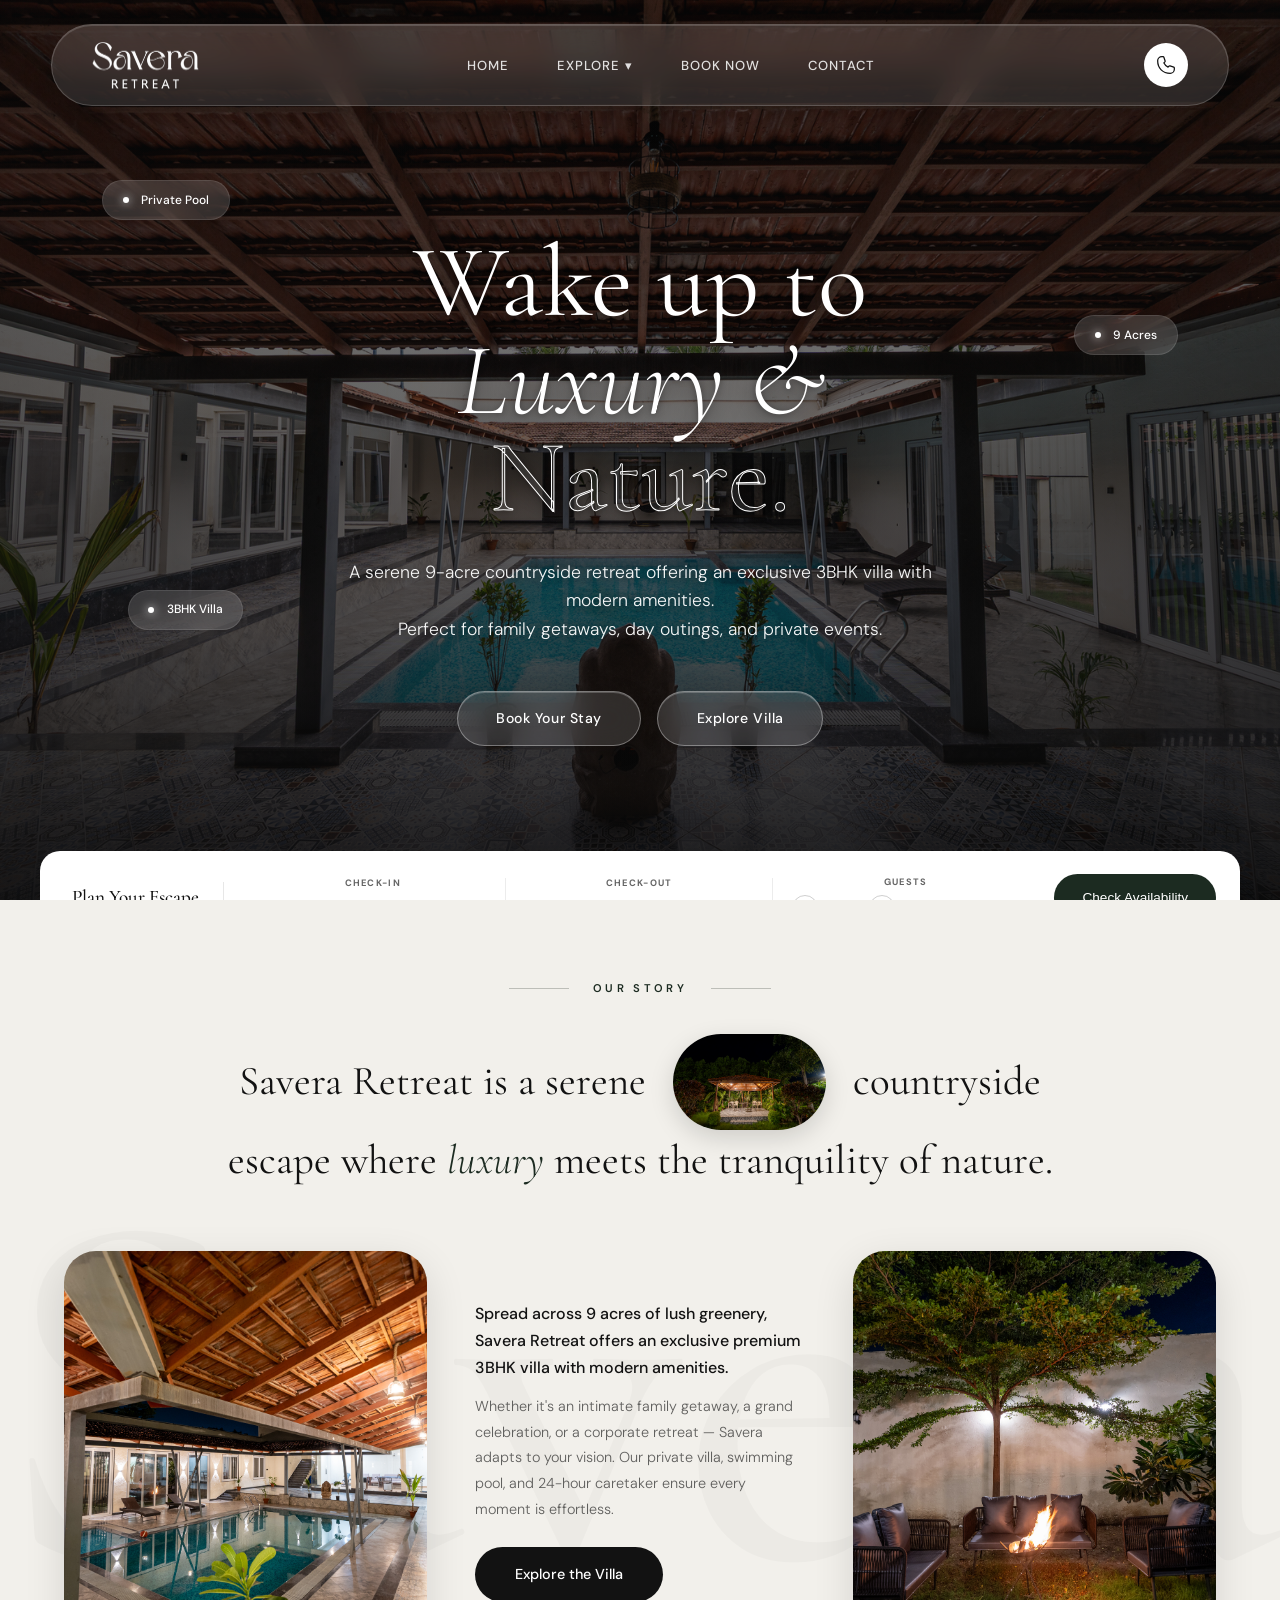
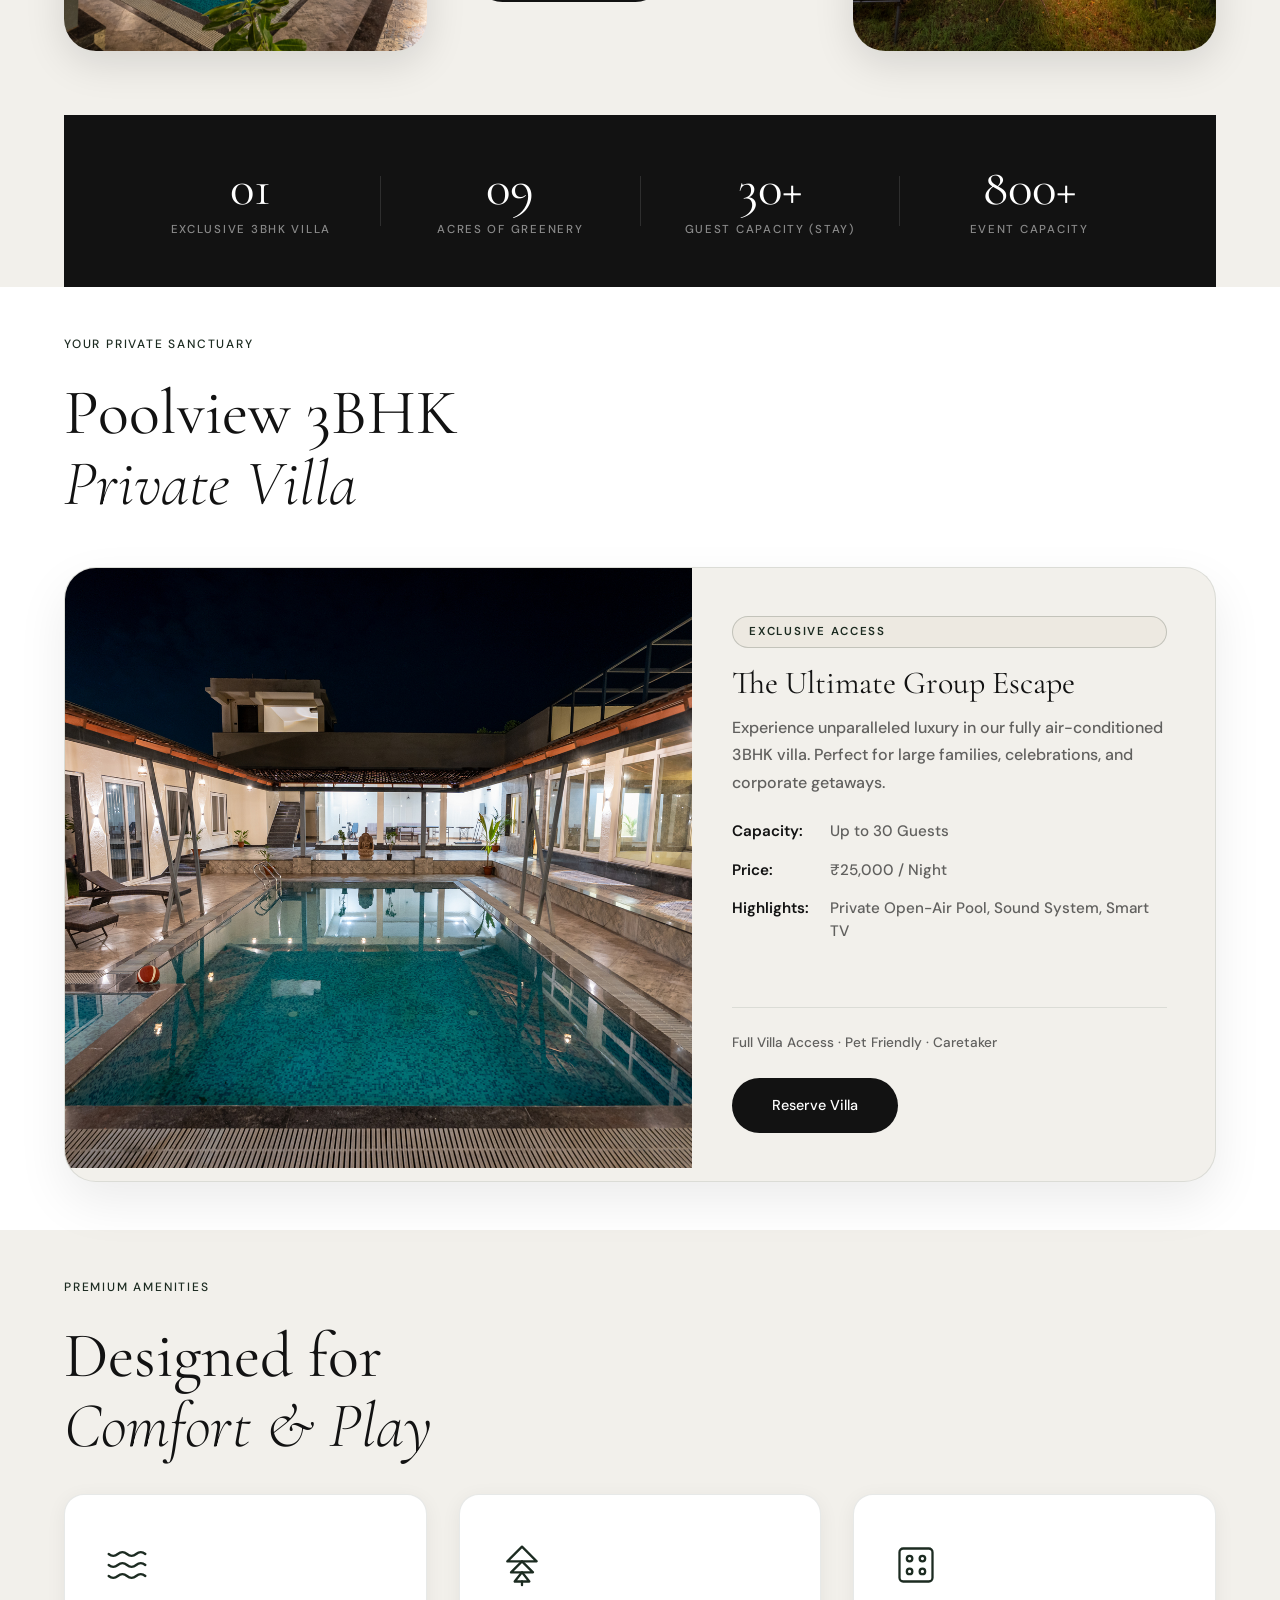
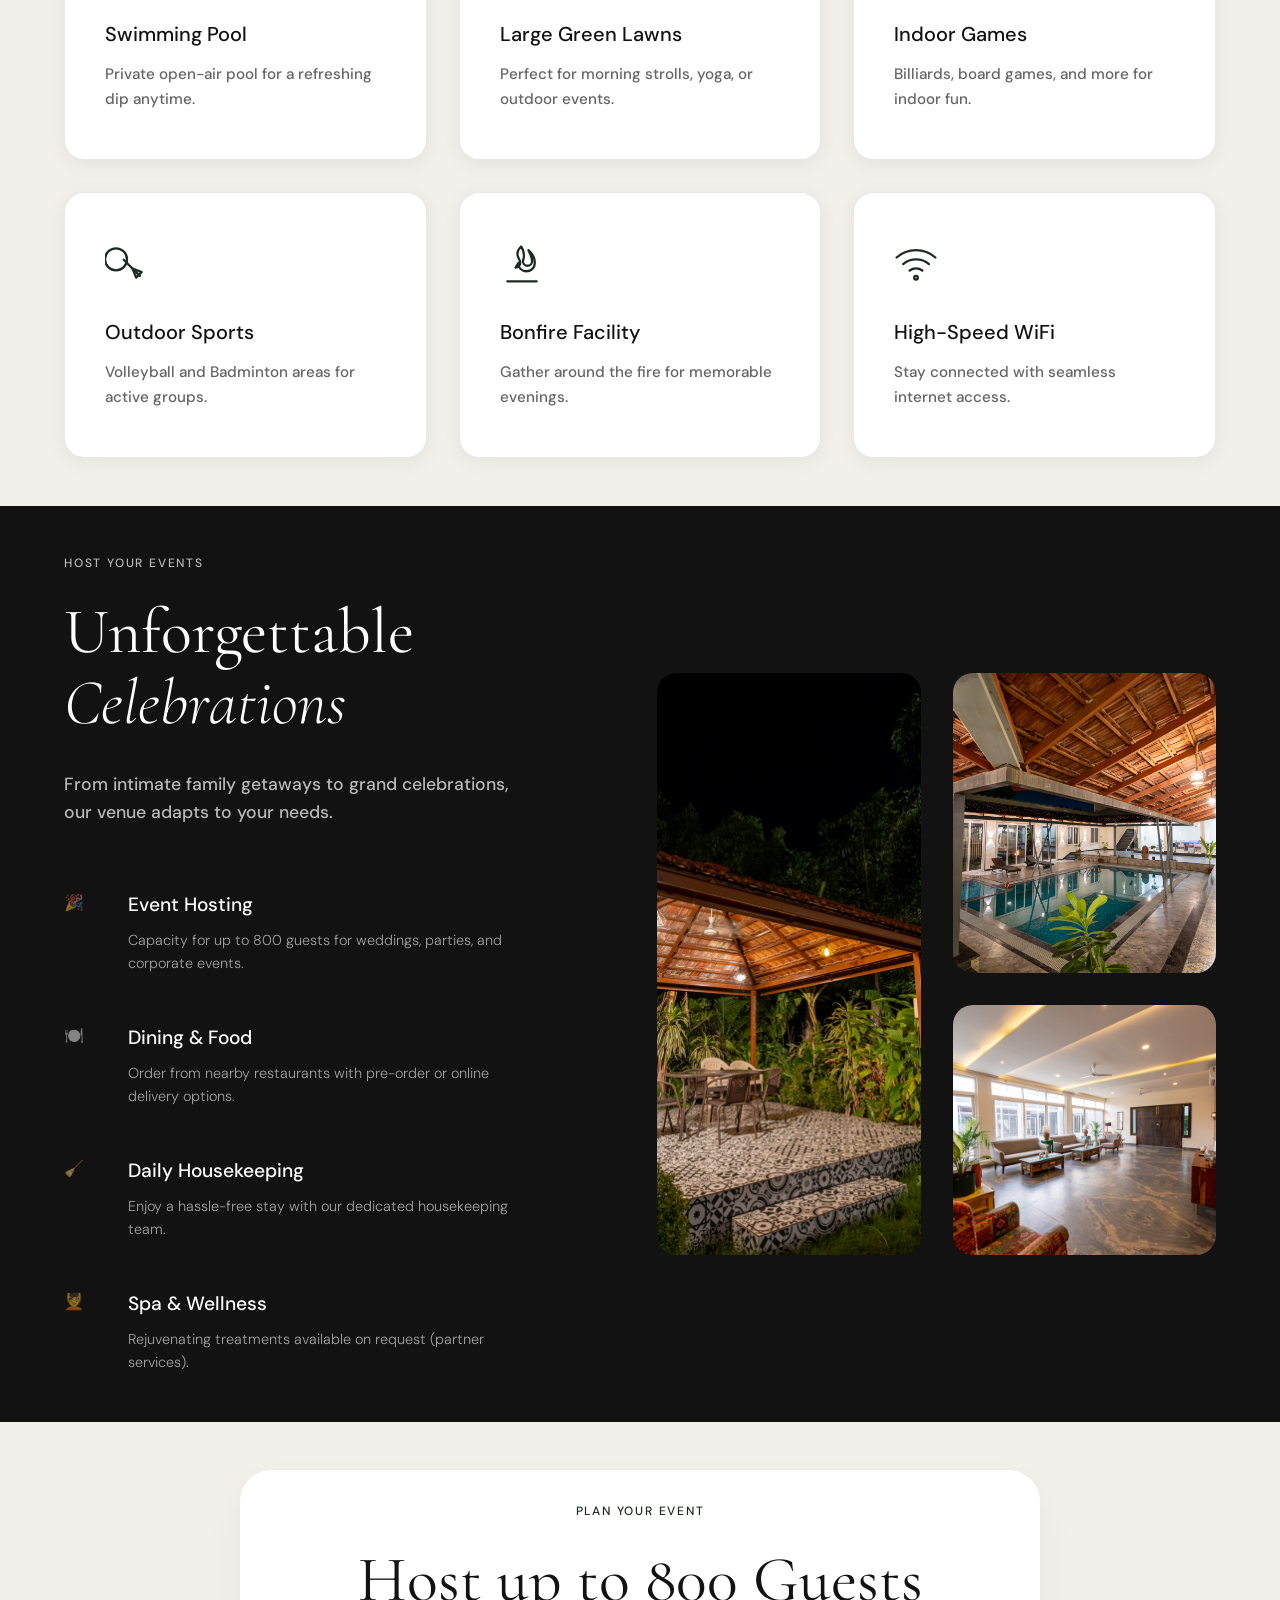
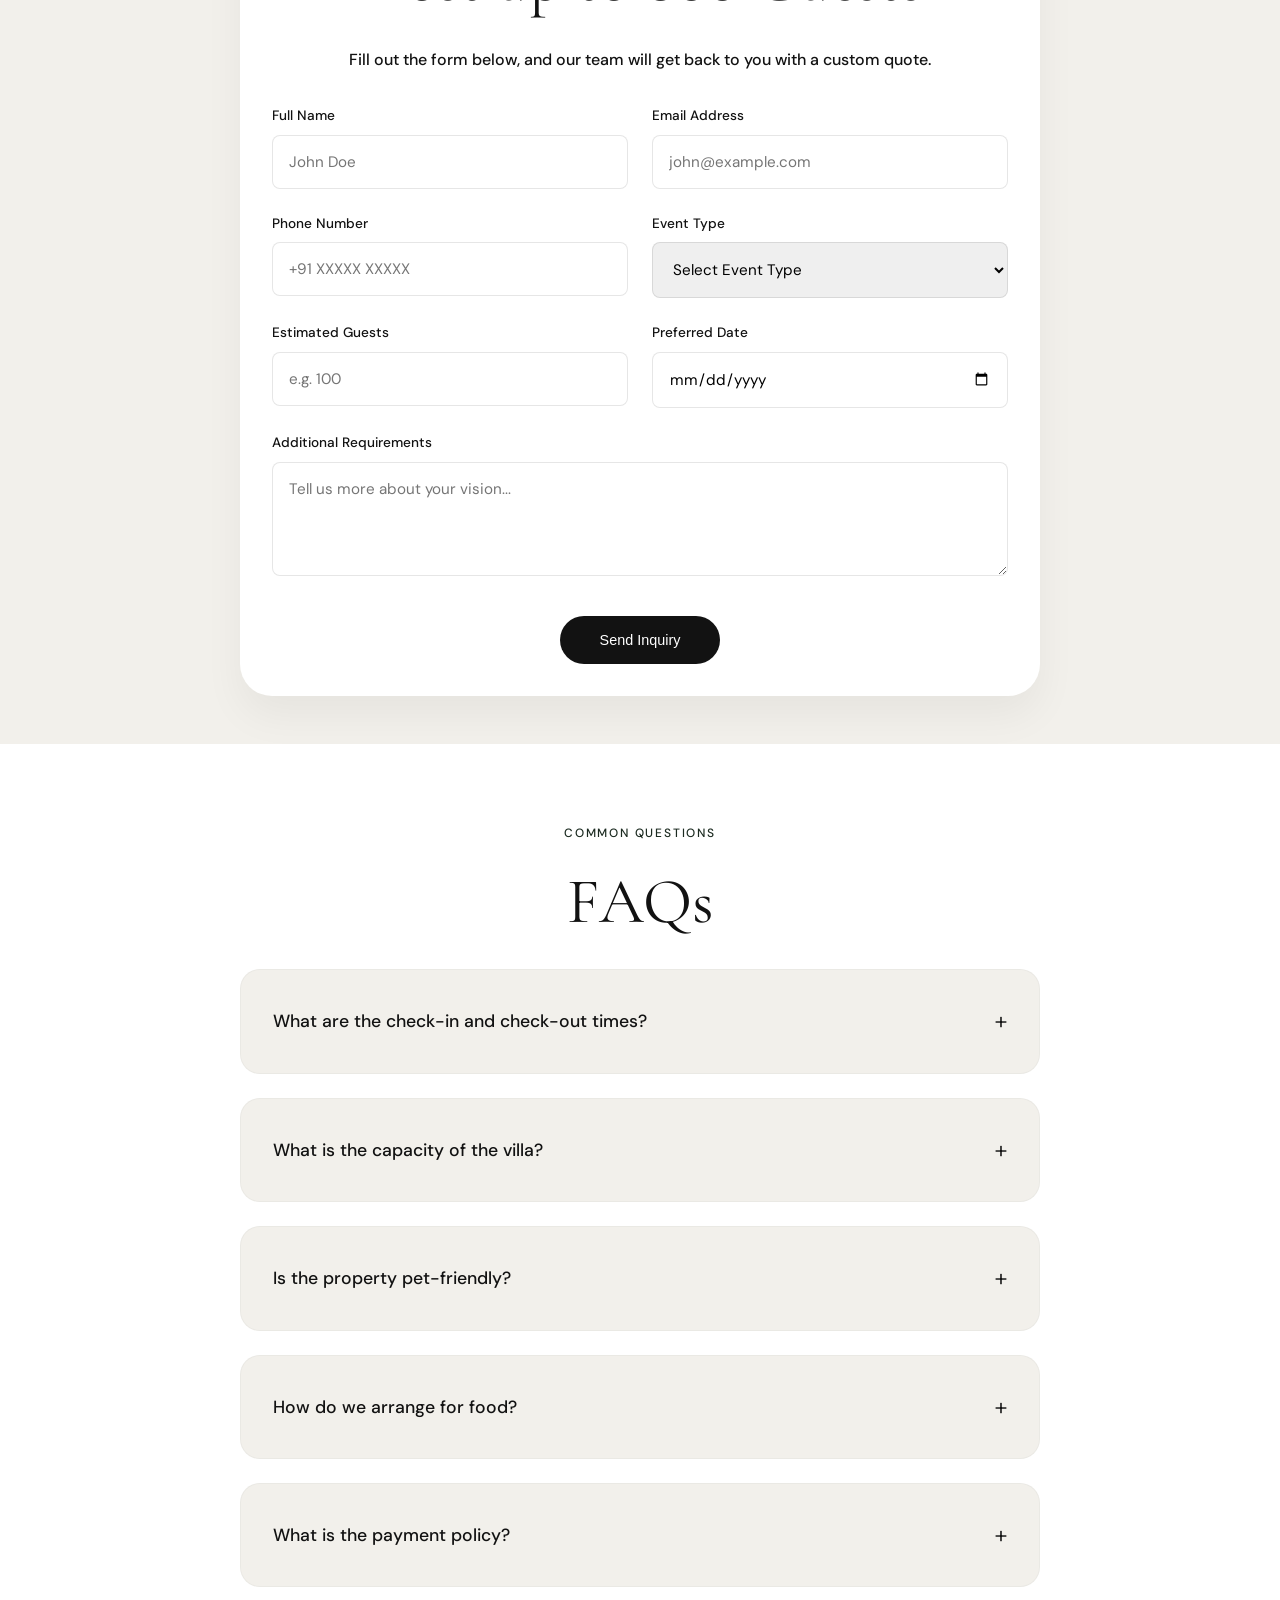
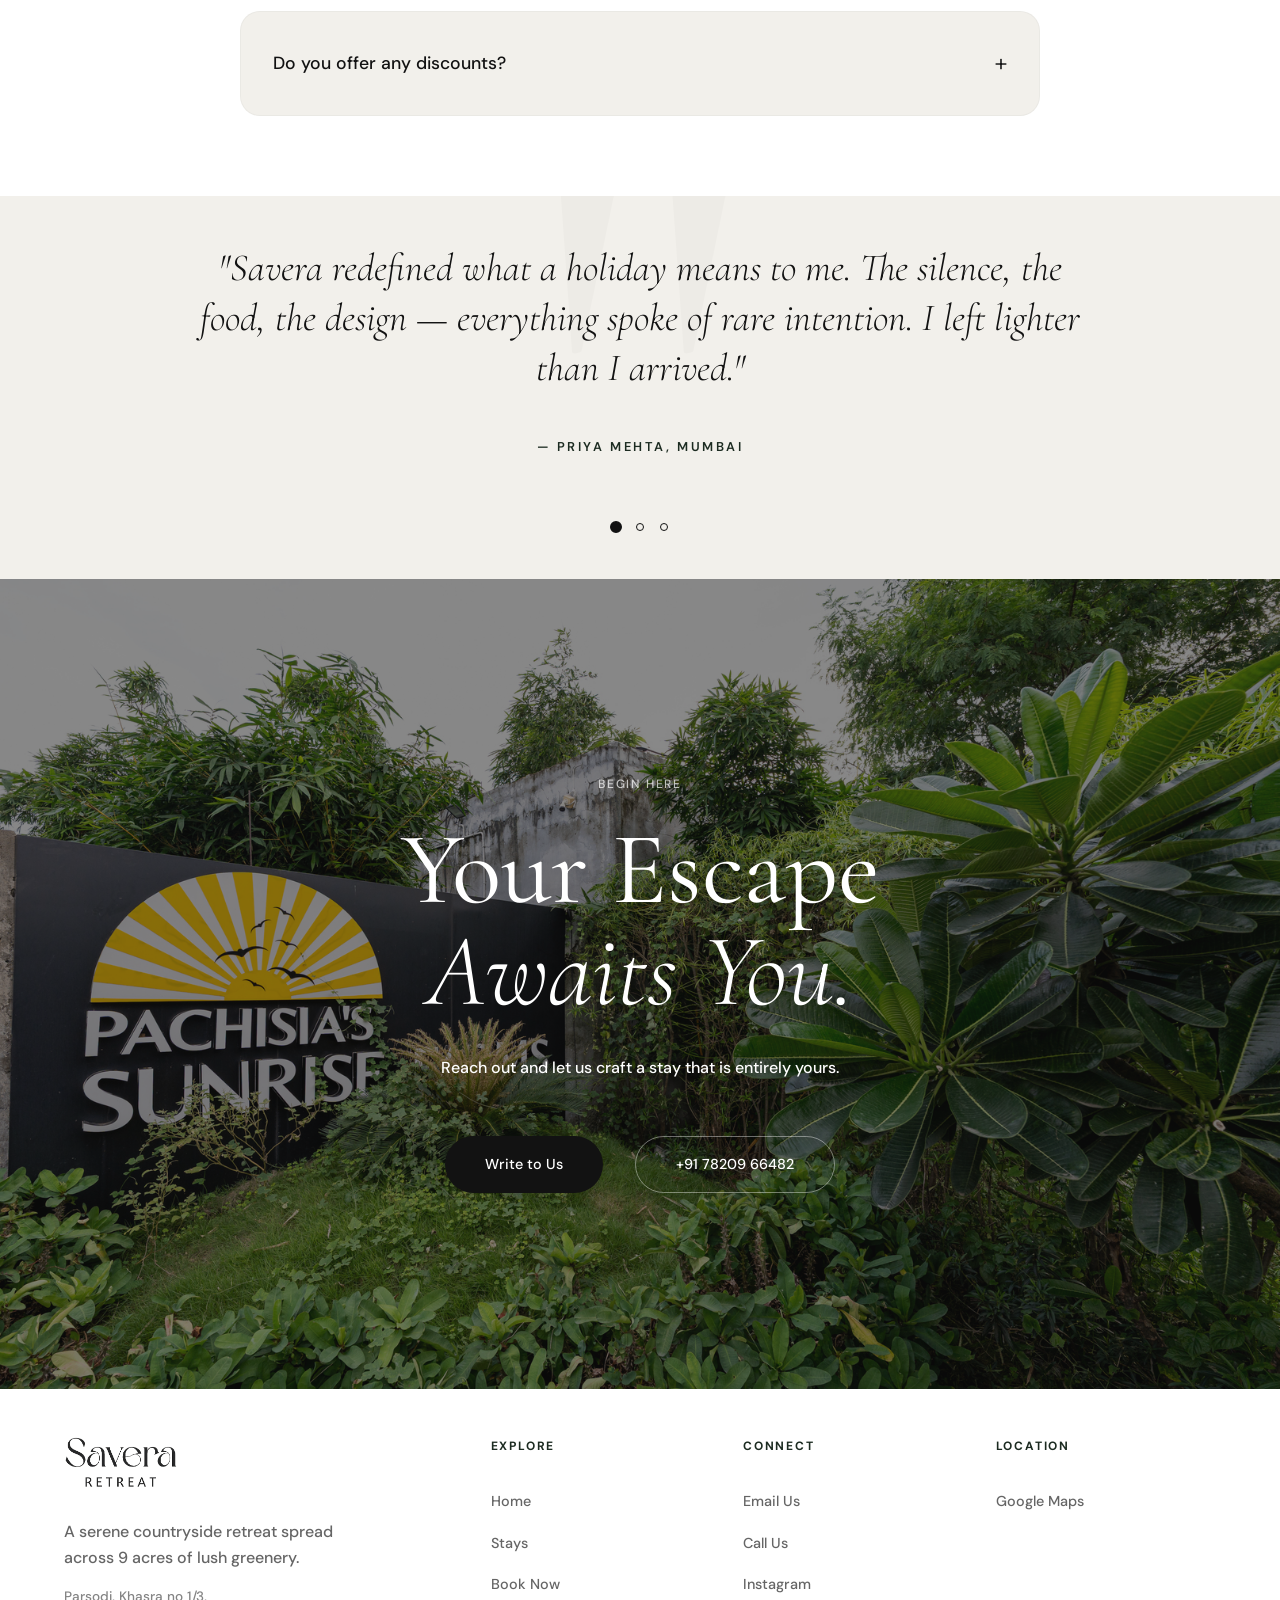
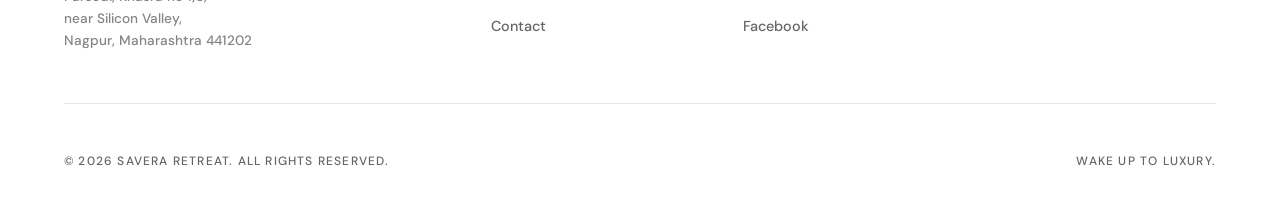
==== index.html @ c55cebfd "Initial commit" ====
<!DOCTYPE html>
<html lang="en">

<head>
  <meta charset="UTF-8" />
  <meta name="viewport" content="width=device-width, initial-scale=1.0" />
  <meta name="description"
    content="Savera Retreat — A luxury boutique farmhouse where nature meets refined living. Reserve your escape into the wild." />
  <title>Savera Retreat — Where Luxury Meets Nature</title>

  <!-- Google Fonts -->
  <link rel="preconnect" href="https://fonts.googleapis.com" />
  <link rel="preconnect" href="https://fonts.gstatic.com" crossorigin />
  <link
    href="https://fonts.googleapis.com/css2?family=Cormorant+Garamond:ital,wght@0,300;0,400;0,500;0,600;1,300;1,400;1,500&family=DM+Sans:ital,opsz,wght@0,9..40,300;0,9..40,400;0,9..40,500;1,9..40,300&display=swap"
    rel="stylesheet" />

  <!-- Dream Avenue font loaded via @font-face in CSS (CDN fallback to Cormorant Garamond) -->
  <link rel="stylesheet" href="styles.css" />
</head>

<body>

  <!-- ═══════════════════════════════════════════ -->
  <!--  NAVBAR                                    -->
  <!-- ═══════════════════════════════════════════ -->
  <nav class="navbar" id="navbar">
    <div class="nav-inner">
      <a href="#home" class="nav-logo">
        <img src="logowhite.png" alt="Savera Retreat" />
      </a>

      <ul class="nav-links">
        <li><a href="index.html">Home</a></li>
        <li class="nav-dropdown">
          <a href="#">Explore ▾</a>
          <div class="dropdown-content">
            <a href="stays.html">Stays</a>
            <a href="amenities.html">Amenities</a>
            <a href="location.html">Location</a>
            <a href="things-to-do.html">Things to Do</a>
            <a href="food-dining.html">Food & Dining</a>
            <a href="offers.html">Offers</a>
            <a href="gallery.html">Gallery</a>
          </div>
        </li>
        <li><a href="booking.html">Book Now</a></li>
        <li><a href="contact.html">Contact</a></li>
      </ul>

      <div class="nav-cta">
        <button class="nav-toggle" id="navToggle" aria-label="Toggle menu">
          <span></span>
          <span></span>
          <span></span>
        </button>
        <a href="tel:+917820966482" class="call-btn" aria-label="Call us">

          <svg viewBox="0 0 24 24" fill="none" stroke="currentColor" stroke-width="1.5">
            <path
              d="M2 7a5 5 0 0 1 5-5h1.5a1 1 0 0 1 .95.68l1.5 4.5a1 1 0 0 1-.23 1.02L9.5 9.5a11 11 0 0 0 5 5l1.3-1.22a1 1 0 0 1 1.02-.23l4.5 1.5A1 1 0 0 1 22 15.5V17a5 5 0 0 1-5 5C8.16 22 2 15.84 2 7Z" />
          </svg>
        </a>
      </div>
    </div>
  </nav>

  <!-- ═══════════════════════════════════════════ -->
  <!--  HERO SECTION                              -->
  <!-- ═══════════════════════════════════════════ -->
  <section class="hero" id="home">
    <div class="hero-visuals">
      <!-- Cinematic slideshow: real property photos -->
      <div class="hero-slideshow" id="heroSlideshow">
        <div class="hero-slide active" style="background-image: url('property-images/pool-area-1.jpg')"></div>
        <div class="hero-slide" style="background-image: url('property-images/entrance.jpg')"></div>
        <div class="hero-slide" style="background-image: url('property-images/seating-area.jpg')"></div>
        <div class="hero-slide" style="background-image: url('property-images/nighttime outside.jpg')"></div>
        <div class="hero-slide" style="background-image: url('property-images/bonfire.jpg')"></div>
      </div>
      <div class="hero-overlay"></div>

      <!-- Floating property tags -->
      <div class="prop-tag prop-tag--pool" data-delay="0.8">
        <span class="tag-dot"></span>
        <span class="tag-label">Private Pool</span>
      </div>
      <div class="prop-tag prop-tag--deck" data-delay="1">
        <span class="tag-dot"></span>
        <span class="tag-label">9 Acres</span>
      </div>
      <div class="prop-tag prop-tag--suite" data-delay="1.2">
        <span class="tag-dot"></span>
        <span class="tag-label">3BHK Villa</span>
      </div>
    </div>

    <div class="hero-content">
      <h1 class="hero-headline">
        <span class="line-serif">Wake up to</span>
        <span class="line-italic">Luxury &amp;</span>
        <span class="line-serif-outline">Nature.</span>
      </h1>

      <p class="hero-sub">
        A serene 9-acre countryside retreat offering an exclusive 3BHK villa with modern amenities.<br />
        Perfect for family getaways, day outings, and private events.
      </p>

      <div class="hero-ctas">
        <a href="booking.html" class="btn btn--glass">Book Your Stay</a>
        <a href="stays.html" class="btn btn--glass">Explore Villa</a>
      </div>
    </div>

    <!-- Hero Progress Bars -->
    <div class="hero-progress" id="heroProgress" aria-hidden="true">
      <div class="hero-progress-bar active" data-slide="0"><div class="hero-progress-fill"></div></div>
      <div class="hero-progress-bar" data-slide="1"><div class="hero-progress-fill"></div></div>
      <div class="hero-progress-bar" data-slide="2"><div class="hero-progress-fill"></div></div>
      <div class="hero-progress-bar" data-slide="3"><div class="hero-progress-fill"></div></div>
      <div class="hero-progress-bar" data-slide="4"><div class="hero-progress-fill"></div></div>
    </div>

    <!-- Booking Strip -->
    <div class="booking-strip" id="booking">
      <div class="booking-inner">
        <div class="booking-label">Plan Your Escape</div>
        <div class="booking-fields">
          <div class="booking-field">
            <label for="checkin">Check-in</label>
            <input type="date" id="checkin" name="checkin" />
          </div>
          <div class="booking-divider"></div>
          <div class="booking-field">
            <label for="checkout">Check-out</label>
            <input type="date" id="checkout" name="checkout" />
          </div>
          <div class="booking-divider"></div>
          <div class="booking-field booking-field--guests">
            <label for="guests">Guests</label>
            <div class="guests-control">
              <button type="button" class="guests-btn" id="guestMinus" aria-label="Decrease guests">−</button>
              <span id="guestCount">2</span>
              <button type="button" class="guests-btn" id="guestPlus" aria-label="Increase guests">+</button>
            </div>
          </div>
        </div>
        <button type="button" class="btn btn--avail" id="checkAvailBtn">Check Availability</button>
      </div>
      <div class="booking-toast" id="bookingToast"></div>
    </div>
  </section>

  <!-- ═══════════════════════════════════════════ -->
  <!--  ABOUT SECTION                             -->
  <!-- ═══════════════════════════════════════════ -->
  <section class="about" id="about">
    <div class="about-bg-text" aria-hidden="true">Savera</div>

    <!-- Eyebrow -->
    <div class="about-eyebrow-wrap">
      <span class="about-eyebrow-line"></span>
      <p class="about-eyebrow">Our Story</p>
      <span class="about-eyebrow-line"></span>
    </div>

    <!-- Editorial Statement -->
    <div class="about-statement-wrap reveal">
      <p class="about-statement">
        Savera Retreat is a serene
        <span class="about-inline-img">
          <img src="property-images/seating-area-2.jpg" alt="Lush seating at Savera" />
        </span>
        countryside escape where
        <em class="about-italic">luxury</em>
        meets the tranquility of nature.
      </p>
    </div>

    <!-- 3-Column: Image | Text | Image -->
    <div class="about-columns">
      <div class="about-col-img reveal">
        <img src="property-images/pool-area-3.jpg" alt="Private pool at Savera" />
      </div>

      <div class="about-col-text reveal" style="--reveal-delay: 0.15s">
        <p class="about-lead">Spread across 9 acres of lush greenery, Savera Retreat offers an exclusive premium 3BHK villa with modern amenities.
        </p>
        <p class="about-body-text">Whether it's an intimate family getaway, a grand celebration, or a corporate retreat — Savera adapts to your vision. Our private villa, swimming pool, and 24-hour caretaker ensure every moment is effortless.</p>
        <a href="stays.html" class="btn btn--primary" style="margin-top: 1.5rem; align-self: flex-start;">Explore the Villa</a>
      </div>

      <div class="about-col-img reveal" style="--reveal-delay: 0.3s">
        <img src="property-images/bonfire.jpg" alt="Bonfire evenings at Savera" />
      </div>
    </div>

    <!-- Stats Strip -->
    <div class="about-stats-strip">
      <div class="about-stat">
        <span class="about-stat-num">01</span>
        <span class="about-stat-label">Exclusive 3BHK Villa</span>
      </div>
      <div class="about-stat-sep"></div>
      <div class="about-stat">
        <span class="about-stat-num">09</span>
        <span class="about-stat-label">Acres of Greenery</span>
      </div>
      <div class="about-stat-sep"></div>
      <div class="about-stat">
        <span class="about-stat-num">30+</span>
        <span class="about-stat-label">Guest Capacity (Stay)</span>
      </div>
      <div class="about-stat-sep"></div>
      <div class="about-stat">
        <span class="about-stat-num">800+</span>
        <span class="about-stat-label">Event Capacity</span>
      </div>
    </div>
  </section>

  <!-- ═══════════════════════════════════════════ -->
  <!--  STAYS SECTION                             -->
  <!-- ═══════════════════════════════════════════ -->
  <section class="stays" id="stays">
    <div class="stays-header">
      <span class="section-eyebrow">Your Private Sanctuary</span>
      <h2 class="section-title">
        Poolview 3BHK<br />
        <em>Private Villa</em>
      </h2>
    </div>

    <div class="villa-showcase reveal">
      <div class="villa-img-wrap">
        <img src="property-images/pool-area-2.jpg" alt="Poolview 3BHK Private Villa" loading="lazy" />
      </div>
      <div class="villa-details">
        <span class="stay-tag">Exclusive Access</span>
        <h3 class="stay-name">The Ultimate Group Escape</h3>
        <p class="stay-desc">Experience unparalleled luxury in our fully air-conditioned 3BHK villa. Perfect for large families, celebrations, and corporate getaways.</p>
        
        <div class="villa-features">
          <div class="v-feature">
            <strong>Capacity:</strong> Up to 30 Guests
          </div>
          <div class="v-feature">
            <strong>Price:</strong> ₹25,000 / Night
          </div>
          <div class="v-feature">
            <strong>Highlights:</strong> Private Open-Air Pool, Sound System, Smart TV
          </div>
        </div>

        <div class="stay-meta" style="margin-top: 2rem;">
          <span>Full Villa Access · Pet Friendly · Caretaker</span>
          <a href="#booking" class="btn btn--primary">Reserve Villa</a>
        </div>
      </div>
    </div>
  </section>



  <!-- ═══════════════════════════════════════════ -->
  <!--  AMENITIES SECTION                         -->
  <!-- ═══════════════════════════════════════════ -->
  <section class="amenities" id="amenities">
    <div class="amenities-header">
      <span class="section-eyebrow">Premium Amenities</span>
      <h2 class="section-title">
        Designed for<br />
        <em>Comfort &amp; Play</em>
      </h2>
    </div>

    <div class="amenities-grid">
      <div class="amenity-item reveal">
        <svg viewBox="0 0 24 24" fill="none" stroke="currentColor" stroke-linecap="round" stroke-linejoin="round" class="svg-amenity"><path d="M2 6c.6.5 1.2 1 2.5 1s1.9-.5 2.5-1c.6-.5 1.2-1 2.5-1s1.9.5 2.5 1c.6.5 1.2 1 2.5 1s1.9-.5 2.5-1c.6-.5 1.2-1 2.5-1s1.9.5 2.5 1"/><path d="M2 12c.6.5 1.2 1 2.5 1s1.9-.5 2.5-1c.6-.5 1.2-1 2.5-1s1.9.5 2.5 1c.6.5 1.2 1 2.5 1s1.9-.5 2.5-1c.6-.5 1.2-1 2.5-1s1.9.5 2.5 1"/><path d="M2 18c.6.5 1.2 1 2.5 1s1.9-.5 2.5-1c.6-.5 1.2-1 2.5-1s1.9.5 2.5 1c.6.5 1.2 1 2.5 1s1.9-.5 2.5-1c.6-.5 1.2-1 2.5-1s1.9.5 2.5 1"/></svg>
        <h4>Swimming Pool</h4>
        <p>Private open-air pool for a refreshing dip anytime.</p>
      </div>
      <div class="amenity-item reveal" style="--reveal-delay:0.1s">
        <svg viewBox="0 0 24 24" fill="none" stroke="currentColor" stroke-linecap="round" stroke-linejoin="round" class="svg-amenity"><path d="M12 2L4 10h16l-8-8z"/><path d="M12 10L6 16h12l-6-6z"/><path d="M12 16L8 21h8l-4-5z"/><path d="M12 21v2"/></svg>
        <h4>Large Green Lawns</h4>
        <p>Perfect for morning strolls, yoga, or outdoor events.</p>
      </div>
      <div class="amenity-item reveal" style="--reveal-delay:0.2s">
        <svg viewBox="0 0 24 24" fill="none" stroke="currentColor" stroke-linecap="round" stroke-linejoin="round" class="svg-amenity"><rect x="3" y="3" width="18" height="18" rx="2" ry="2"/><circle cx="8.5" cy="8.5" r="1.5"/><circle cx="15.5" cy="15.5" r="1.5"/><circle cx="15.5" cy="8.5" r="1.5"/><circle cx="8.5" cy="15.5" r="1.5"/></svg>
        <h4>Indoor Games</h4>
        <p>Billiards, board games, and more for indoor fun.</p>
      </div>
      <div class="amenity-item reveal" style="--reveal-delay:0.3s">
        <svg viewBox="0 0 24 24" fill="none" stroke="currentColor" stroke-linecap="round" stroke-linejoin="round" class="svg-amenity"><path d="M6 16c3.3 0 6-2.7 6-6s-2.7-6-6-6-6 2.7-6 6 2.7 6 6 6z"/><path d="M10.2 10.2L19 19"/><path d="M15 15l2 5 3-3-5-2z"/></svg>
        <h4>Outdoor Sports</h4>
        <p>Volleyball and Badminton areas for active groups.</p>
      </div>
      <div class="amenity-item reveal" style="--reveal-delay:0.4s">
        <svg viewBox="0 0 24 24" fill="none" stroke="currentColor" stroke-linecap="round" stroke-linejoin="round" class="svg-amenity"><path d="M8.5 14.5A2.5 2.5 0 0 0 11 12c0-1.38-.5-2-1-3-1.032-2.065-.5-4 1.5-6 1.256 1.887 1.733 3.89 1.5 6-.14.65-.4 1.22-.5 2a2.5 2.5 0 0 0 2.5 2.5c1.38 0 2.5-1.12 2.5-2.5 0-2.333-1-4-2-6 2.333 2 3.5 4.333 3.5 7a4.5 4.5 0 0 1-4.5 4.5c-3 0-4.5-2-4.5-4.5z"/><path d="M4 22h16"/></svg>
        <h4>Bonfire Facility</h4>
        <p>Gather around the fire for memorable evenings.</p>
      </div>
      <div class="amenity-item reveal" style="--reveal-delay:0.5s">
        <svg viewBox="0 0 24 24" fill="none" stroke="currentColor" stroke-linecap="round" stroke-linejoin="round" class="svg-amenity"><path d="M5 12.55a11 11 0 0 1 14.08 0"/><path d="M1.42 9a16 16 0 0 1 21.16 0"/><path d="M8.53 16.11a6 6 0 0 1 6.95 0"/><circle cx="12" cy="20" r="1"/></svg>
        <h4>High-Speed WiFi</h4>
        <p>Stay connected with seamless internet access.</p>
      </div>

    </div>
  </section>

  <!-- ═══════════════════════════════════════════ -->
  <!--  EVENTS & SERVICES                         -->
  <!-- ═══════════════════════════════════════════ -->
  <section class="experience" id="experience">
    <div class="exp-left">
      <span class="section-eyebrow light">Host Your Events</span>
      <h2 class="section-title light">
        Unforgettable<br />
        <em>Celebrations</em>
      </h2>
      <p class="exp-body">From intimate family getaways to grand celebrations, our venue adapts to your needs.</p>

      <div class="exp-list">
        <div class="exp-item">
          <div class="exp-icon">🎉</div>
          <div>
            <h4>Event Hosting</h4>
            <p>Capacity for up to 800 guests for weddings, parties, and corporate events.</p>
          </div>
        </div>
        <div class="exp-item">
          <div class="exp-icon">🍽️</div>
          <div>
            <h4>Dining &amp; Food</h4>
            <p>Order from nearby restaurants with pre-order or online delivery options.</p>
          </div>
        </div>
        <div class="exp-item">
          <div class="exp-icon">🧹</div>
          <div>
            <h4>Daily Housekeeping</h4>
            <p>Enjoy a hassle-free stay with our dedicated housekeeping team.</p>
          </div>
        </div>
        <div class="exp-item">
          <div class="exp-icon">💆</div>
          <div>
            <h4>Spa &amp; Wellness</h4>
            <p>Rejuvenating treatments available on request (partner services).</p>
          </div>
        </div>
      </div>
    </div>

    <div class="exp-right">
      <div class="exp-img-grid">
        <div class="exp-img exp-img--tall reveal">
          <img src="property-images/seating-area-2 (2).jpg" alt="Event setup on lawn" loading="lazy" />
        </div>
        <div class="exp-img exp-img--short reveal" style="--reveal-delay:0.2s">
          <img src="property-images/pool-area-3.jpg" alt="Poolside party" loading="lazy" />
        </div>
        <div class="exp-img exp-img--wide reveal" style="--reveal-delay:0.35s">
          <img src="property-images/drawing-room.jpg" alt="Villa drawing room" loading="lazy" />
        </div>
      </div>
    </div>
  </section>

  <!-- ═══════════════════════════════════════════ -->
  <!--  EVENT INQUIRY FORM                       -->
  <!-- ═══════════════════════════════════════════ -->
  <section class="event-inquiry" id="event-inquiry">
    <div class="inquiry-inner reveal">
      <div class="inquiry-header">
        <span class="section-eyebrow">Plan Your Event</span>
        <h2 class="section-title">Host up to 800 Guests</h2>
        <p>Fill out the form below, and our team will get back to you with a custom quote.</p>
      </div>
      
      <form class="inquiry-form" id="eventForm">
        <div class="form-group">
          <label for="fullName">Full Name</label>
          <input type="text" id="fullName" required placeholder="John Doe" />
        </div>
        <div class="form-group">
          <label for="email">Email Address</label>
          <input type="email" id="email" required placeholder="john@example.com" />
        </div>
        <div class="form-group">
          <label for="phone">Phone Number</label>
          <input type="tel" id="phone" required placeholder="+91 XXXXX XXXXX" />
        </div>
        <div class="form-group">
          <label for="eventType">Event Type</label>
          <select id="eventType" required>
            <option value="" disabled selected>Select Event Type</option>
            <option value="wedding">Wedding / Reception</option>
            <option value="party">Private Party / Birthday</option>
            <option value="shoot">Pre-Wedding / Shoot</option>
            <option value="corporate">Corporate Event</option>
            <option value="other">Other</option>
          </select>
        </div>
        <div class="form-group">
          <label for="guestRange">Estimated Guests</label>
          <input type="number" id="guestRange" required placeholder="e.g. 100" max="800" />
        </div>
        <div class="form-group">
          <label for="eventDate">Preferred Date</label>
          <input type="date" id="eventDate" required />
        </div>
        <div class="form-group form-group--full">
          <label for="message">Additional Requirements</label>
          <textarea id="message" rows="4" placeholder="Tell us more about your vision..."></textarea>
        </div>
        <button type="submit" class="btn btn--primary form-submit">Send Inquiry</button>
      </form>
    </div>
  </section>

  <!-- ═══════════════════════════════════════════ -->
  <!--  FAQ SECTION                               -->
  <!-- ═══════════════════════════════════════════ -->
  <section class="faq" id="faq">
    <div class="faq-header">
      <span class="section-eyebrow">Common Questions</span>
      <h2 class="section-title">FAQs</h2>
    </div>
    
    <div class="faq-grid">
      <div class="faq-item reveal">
        <div class="faq-question">
          <h4>What are the check-in and check-out times?</h4>
          <span class="faq-icon">+</span>
        </div>
        <div class="faq-answer">
          <p>Check-in is at 12:00 PM, and check-out is at 10:00 AM.</p>
        </div>
      </div>
      
      <div class="faq-item reveal" style="--reveal-delay:0.1s">
        <div class="faq-question">
          <h4>What is the capacity of the villa?</h4>
          <span class="faq-icon">+</span>
        </div>
        <div class="faq-answer">
          <p>The Poolview 3BHK Private Villa can comfortably accommodate up to 30 guests for stay.</p>
        </div>
      </div>
      
      <div class="faq-item reveal" style="--reveal-delay:0.2s">
        <div class="faq-question">
          <h4>Is the property pet-friendly?</h4>
          <span class="faq-icon">+</span>
        </div>
        <div class="faq-answer">
          <p>Yes, Savera Retreat is pet-friendly. We welcome your furry friends!</p>
        </div>
      </div>
      
      <div class="faq-item reveal" style="--reveal-delay:0.3s">
        <div class="faq-question">
          <h4>How do we arrange for food?</h4>
          <span class="faq-icon">+</span>
        </div>
        <div class="faq-answer">
          <p>Food can be ordered from nearby restaurants. You can pre-order or use online delivery services. The villa also has a fully equipped kitchen.</p>
        </div>
      </div>
      
      <div class="faq-item reveal" style="--reveal-delay:0.4s">
        <div class="faq-question">
          <h4>What is the payment policy?</h4>
          <span class="faq-icon">+</span>
        </div>
        <div class="faq-answer">
          <p>We require a 25% advance payment to confirm your booking. The remaining 75% is payable upon arrival.</p>
        </div>
      </div>
      <div class="faq-item reveal" style="--reveal-delay:0.5s">
        <div class="faq-question">
          <h4>Do you offer any discounts?</h4>
          <span class="faq-icon">+</span>
        </div>
        <div class="faq-answer">
          <p>Yes! We offer special discounts for first-time bookings and referral rewards. Contact us to claim yours.</p>
        </div>
      </div>
    </div>
  </section>

  <!-- ═══════════════════════════════════════════ -->
  <!--  TESTIMONIAL SECTION                       -->
  <!-- ═══════════════════════════════════════════ -->
  <section class="testimonials">
    <div class="test-bg-text" aria-hidden="true">"</div>
    <div class="test-inner">
      <div class="test-slide active" id="test0">
        <blockquote>
          "Savera redefined what a holiday means to me. The silence, the food, the design — everything spoke of rare
          intention. I left lighter than I arrived."
        </blockquote>
        <cite>— Priya Mehta, Mumbai</cite>
      </div>
      <div class="test-slide" id="test1">
        <blockquote>
          "We celebrated our anniversary here and it felt like the world had been made just for us. The staff read every
          unstated wish."
        </blockquote>
        <cite>— Arjun &amp; Kavya, Bangalore</cite>
      </div>
      <div class="test-slide" id="test2">
        <blockquote>
          "The forest suite felt like sleeping inside a living painting. Breakfast on the deck in the mist — I will
          carry that forever."
        </blockquote>
        <cite>— Rohit Sharma, Delhi</cite>
      </div>
      <div class="test-dots">
        <button class="test-dot active" data-idx="0" aria-label="Testimonial 1"></button>
        <button class="test-dot" data-idx="1" aria-label="Testimonial 2"></button>
        <button class="test-dot" data-idx="2" aria-label="Testimonial 3"></button>
      </div>
    </div>
  </section>

  <!-- ═══════════════════════════════════════════ -->
  <!--  CONTACT / CLOSING CTA SECTION             -->
  <!-- ═══════════════════════════════════════════ -->
  <!-- ═══════════════════════════════════════════ -->
  <!--  CONTACT / CLOSING CTA SECTION             -->
  <!-- ═══════════════════════════════════════════ -->
  <section class="closing" id="contact">
    <div class="closing-bg">
      <img src="property-images/property-entrance.jpg" alt="Savera Retreat entrance" />
      <div class="closing-overlay"></div>
    </div>
    <div class="closing-content reveal">
      <span class="section-eyebrow light">Begin Here</span>
      <h2 class="closing-headline">
        Your Escape<br />
        <em>Awaits You.</em>
      </h2>
      <p>Reach out and let us craft a stay that is entirely yours.</p>
      <div class="closing-ctas">
        <a href="mailto:saveraretreatnagpur@gmail.com" class="btn btn--primary">Write to Us</a>
        <a href="tel:+917820966482" class="btn btn--outline-light">+91 78209 66482</a>
      </div>
    </div>
  </section>

  <!-- ═══════════════════════════════════════════ -->
  <!--  FOOTER                                    -->
  <!-- ═══════════════════════════════════════════ -->
  <footer class="footer">
    <div class="footer-top">
      <div class="footer-brand">
        <div class="footer-logo">
          <img src="logo.png" alt="Savera Retreat" />
        </div>
        <p>A serene countryside retreat spread across 9 acres of lush greenery.</p>
        <p style="font-size: 0.85rem; opacity: 0.8; margin-top: 1rem;">
          Parsodi, Khasra no 1/3,<br />
          near Silicon Valley,<br />
          Nagpur, Maharashtra 441202
        </p>
      </div>
      <div class="footer-links">
        <div class="footer-col">
          <h5>Explore</h5>
          <ul>
            <li><a href="index.html">Home</a></li>
            <li><a href="stays.html">Stays</a></li>
            <li><a href="booking.html">Book Now</a></li>
            <li><a href="contact.html">Contact</a></li>
          </ul>

        </div>
        <div class="footer-col">
          <h5>Connect</h5>
          <ul>
            <li><a href="mailto:saveraretreatnagpur@gmail.com">Email Us</a></li>
            <li><a href="tel:+917820966482">Call Us</a></li>
            <li><a href="https://www.instagram.com/saveraretreatnagpur" target="_blank">Instagram</a></li>
            <li><a href="https://www.facebook.com/profile.php?id=61576663302834" target="_blank">Facebook</a></li>
          </ul>
        </div>
        <div class="footer-col">
          <h5>Location</h5>
          <ul>
            <li><a href="https://maps.app.goo.gl/z6NN28QW4oxAfRUh9?g_st=iw" target="_blank">Google Maps</a></li>
          </ul>
        </div>
      </div>
    </div>
    <div class="footer-bottom">
      <p>© 2026 Savera Retreat. All rights reserved.</p>
      <p>Wake up to luxury.</p>
    </div>
  </footer>

  <script src="main.js"></script>
</body>

</html>
---- styles.css ----
/* ═══════════════════════════════════════════
   DESIGN SYSTEM & VARIABLES
   ═══════════════════════════════════════════ */
:root {
  --primary-black: #121212;
  --primary-white: #FFFFFF;
  --nature-green: #1C2B21;
  --bg-off-white: #F2F0EB;
  --bg-warm-cream: #EDE9E1;
  --tile-bg: #F7F5F0;
  --tile-border: rgba(28, 43, 33, 0.10);
  --text-muted: rgba(18, 18, 18, 0.65);
  --glass-white: rgba(255, 255, 255, 0.15);
  --glass-blur: blur(12px);
  --border-radius-lg: 32px;
  --border-radius-md: 20px;
  --transition: all 0.6s cubic-bezier(0.16, 1, 0.3, 1);
  --serif: "Cormorant Garamond", serif;
  --sans: "DM Sans", "Helvetica", Arial, sans-serif;
}

* {
  margin: 0;
  padding: 0;
  box-sizing: border-box;
}

html {
  scroll-behavior: smooth;
}

body {
  background-color: var(--primary-white);
  color: var(--primary-black);
  font-family: var(--sans);
  font-weight: 500;
  line-height: 1.6;
  overflow-x: hidden;
  -webkit-font-smoothing: antialiased;
}

a {
  text-decoration: none;
  color: inherit;
  transition: var(--transition);
}

ul {
  list-style: none;
}

img {
  max-width: 100%;
  display: block;
  object-fit: cover;
}

/* ═══════════════════════════════════════════
   TYPOGRAPHY
   ═══════════════════════════════════════════ */
h1, h2, h3, blockquote, .logo-serif {
  font-family: var(--serif);
  font-weight: 400;
}

.section-eyebrow {
  display: block;
  text-transform: uppercase;
  letter-spacing: 0.15em;
  font-size: 0.75rem;
  font-weight: 500;
  margin-bottom: 1.5rem;
  color: var(--nature-green);
}

.section-eyebrow.light {
  color: rgba(255, 255, 255, 0.7);
}

.section-title {
  font-size: clamp(2.5rem, 5vw, 4.5rem);
  line-height: 1.1;
  margin-bottom: 2rem;
}

.section-title em {
  font-style: italic;
  font-weight: 300;
}

.section-title.light {
  color: var(--primary-white);
}

/* ═══════════════════════════════════════════
   BUTTONS
   ═══════════════════════════════════════════ */
.btn {
  display: inline-flex;
  align-items: center;
  justify-content: center;
  padding: 1rem 2.5rem;
  border-radius: 50px;
  font-size: 0.9rem;
  font-weight: 500;
  transition: var(--transition);
  cursor: pointer;
  border: none;
}

.btn--primary {
  background-color: var(--primary-black);
  color: var(--primary-white);
}

.btn--primary:hover {
  background-color: var(--nature-green);
  transform: translateY(-2px);
}

.btn--outline {
  background-color: transparent;
  border: 1px solid rgba(255, 255, 255, 0.4);
  color: var(--primary-white);
  backdrop-filter: var(--glass-blur);
}

.btn--outline:hover {
  background-color: var(--primary-white);
  color: var(--primary-black);
  border-color: var(--primary-white);
}

.btn--outline-light {
  background-color: transparent;
  border: 1px solid rgba(255, 255, 255, 0.4);
  color: var(--primary-white);
}

.btn--outline-light:hover {
  background-color: var(--primary-white);
  color: var(--primary-black);
}

/* ═══════════════════════════════════════════
   NAVBAR
   ═══════════════════════════════════════════ */
.navbar {
  position: fixed;
  top: 1.5rem;
  left: 0;
  width: 100%;
  z-index: 1000;
  padding: 0 4%;
  transition: top 0.5s cubic-bezier(0.16, 1, 0.3, 1),
              padding 0.5s cubic-bezier(0.16, 1, 0.3, 1);
}

/* Scrolled state — navbar docks flush to top */
.navbar.scrolled {
  top: 0;
  padding: 0;
}

.nav-inner {
  max-width: 1240px;
  margin: 0 auto;
  background: rgba(255, 255, 255, 0.12);
  backdrop-filter: blur(16px);
  -webkit-backdrop-filter: blur(16px);
  padding: 1rem 2.5rem;
  border-radius: 60px;
  display: flex;
  align-items: center;
  justify-content: space-between;
  border: 1px solid rgba(255, 255, 255, 0.18);
  box-shadow: 0 8px 32px rgba(0, 0, 0, 0.14), inset 0 1px 0 rgba(255,255,255,0.15);
  transition: border-radius 0.5s cubic-bezier(0.16, 1, 0.3, 1),
              padding 0.5s cubic-bezier(0.16, 1, 0.3, 1),
              max-width 0.5s cubic-bezier(0.16, 1, 0.3, 1),
              background 0.5s cubic-bezier(0.16, 1, 0.3, 1),
              box-shadow 0.5s cubic-bezier(0.16, 1, 0.3, 1);
}

/* When scrolled: expand to full-width solid bar */
.navbar.scrolled .nav-inner {
  max-width: 100%;
  border-radius: 0;
  padding: 0.6rem 5%;
  background: rgba(18, 18, 18, 0.96);
  backdrop-filter: blur(20px);
  -webkit-backdrop-filter: blur(20px);
  box-shadow: 0 2px 30px rgba(0, 0, 0, 0.25);
  border: none;
  border-bottom: 1px solid rgba(255, 255, 255, 0.06);
}

.nav-logo img {
  height: 48px;
  width: auto;
  display: block;
}

.logo-sans {
  display: none;
}

.nav-links {
  display: flex;
  align-items: center;
  gap: 3rem;
}

.nav-links li {
  display: flex;
  align-items: center;
}

.nav-links a {
  display: flex;
  align-items: center;
  color: var(--primary-white);
  font-size: 0.82rem;
  font-weight: 500;
  letter-spacing: 0.08em;
  text-transform: uppercase;
  line-height: 1;
  opacity: 0.85;
  transition: opacity 0.25s ease;
  padding: 5px 0; /* Vertical safe area */
  transform: translateY(1px); /* Optical adjustment for uppercase */
}

.nav-links a:hover {
  opacity: 1;
}

.nav-cta {
  display: flex;
  align-items: center;
  gap: 1.25rem;
}

.call-btn {
  width: 44px;
  height: 44px;
  border-radius: 50%;
  background: var(--primary-white);
  color: var(--primary-black);
  display: flex;
  align-items: center;
  justify-content: center;
  flex-shrink: 0;
}

.call-btn svg {
  width: 20px;
  height: 20px;
}

/* Navbar Dark Variant (inner pages) */
.navbar--dark .nav-inner {
  background: rgba(255, 255, 255, 0.95);
  border-color: rgba(18, 18, 18, 0.1);
  box-shadow: 0 10px 30px rgba(0, 0, 0, 0.05);
}
.navbar--dark .nav-links a {
  color: var(--primary-black);
}
.navbar--dark .call-btn {
  background: var(--primary-black);
  color: var(--primary-white);
}
/* Dark navbar scrolled: stay solid white, just lose the pill shape */
.navbar--dark.scrolled .nav-inner {
  background: rgba(255, 255, 255, 0.98);
  border-bottom: 1px solid rgba(18, 18, 18, 0.08);
  box-shadow: 0 2px 20px rgba(0, 0, 0, 0.08);
  border-radius: 0;
}

/* Dropdown Menu Styles */
.nav-dropdown {
  position: relative;
}

/* Hover bridge to keep dropdown open */
.nav-dropdown::after {
  content: '';
  position: absolute;
  top: 100%;
  left: 0;
  width: 100%;
  height: 20px;
  background: transparent;
  pointer-events: none;
}

.nav-dropdown:hover::after {
  pointer-events: auto;
}

.dropdown-content {
  position: absolute;
  background-color: rgba(255, 255, 255, 0.98);
  min-width: 180px;
  box-shadow: 0 15px 40px rgba(0, 0, 0, 0.12);
  z-index: 1001;
  border-radius: 16px;
  overflow: hidden;
  top: calc(100% + 0.5rem);
  left: 50%;
  /* Smooth open/close via opacity+visibility instead of display toggling */
  opacity: 0;
  visibility: hidden;
  pointer-events: none;
  transform: translateX(-50%) translateY(6px);
  transition: opacity 0.2s ease, transform 0.2s ease, visibility 0s linear 0.2s;
  border: 1px solid rgba(18, 18, 18, 0.07);
  backdrop-filter: var(--glass-blur);
}

.dropdown-content a {
  color: var(--primary-black) !important;
  padding: 0.9rem 1.5rem;
  text-decoration: none;
  display: block;
  font-size: 0.78rem;
  font-weight: 500;
  letter-spacing: 0.06em;
  text-transform: uppercase;
  text-align: left;
  opacity: 0.85;
  transition: background 0.15s ease, opacity 0.15s ease;
}

.dropdown-content a:hover {
  background-color: var(--bg-off-white);
  opacity: 1;
}

.nav-dropdown:hover > a {
  opacity: 1 !important;
}

/* Dropdown opens on hover (desktop) OR via .open class (JS click) */
.nav-dropdown:hover .dropdown-content,
.nav-dropdown.open .dropdown-content {
  opacity: 1;
  visibility: visible;
  pointer-events: auto;
  transform: translateX(-50%) translateY(0);
  transition: opacity 0.18s ease, transform 0.18s ease, visibility 0s linear 0s;
}

/* Mobile Hamburger Menu */
.nav-toggle {
  display: none;
  background: transparent;
  border: none;
  cursor: pointer;
  padding: 0.5rem;
}
.nav-toggle span {
  display: block;
  width: 25px;
  height: 2px;
  background: var(--primary-white);
  margin-bottom: 5px;
  transition: transform 0.3s ease, opacity 0.3s ease;
}
.nav-toggle span:last-child {
  margin-bottom: 0;
}
.navbar--dark .nav-toggle span {
  background: var(--primary-black);
}

@media (max-width: 1024px) {
  .nav-toggle {
    display: block;
  }
  .nav-links {
    position: absolute;
    top: 100%;
    left: 5%;
    width: 90%;
    background: var(--primary-white);
    border-radius: 20px;
    padding: 2rem;
    flex-direction: column;
    gap: 1.5rem;
    align-items: center;
    box-shadow: 0 10px 30px rgba(0,0,0,0.1);
    opacity: 0;
    visibility: hidden;
    transform: translateY(10px);
    transition: var(--transition);
    z-index: 1000;
  }
  .nav-links.active {
    opacity: 1;
    visibility: visible;
    transform: translateY(0);
  }
  .nav-links a {
    color: var(--primary-black);
    font-size: 1.1rem;
  }
}


/* ═══════════════════════════════════════════
   HERO SECTION
   ═══════════════════════════════════════════ */
.hero {
  height: 100vh;
  min-height: 800px;
  position: relative;
  display: flex;
  align-items: center;
  justify-content: center;
  color: var(--primary-white);
  text-align: center;
  padding: 8rem 5% 3rem; /* Increased top padding for navbar */
  overflow: hidden;
}

.hero-visuals {
  position: absolute;
  top: 0;
  left: 0;
  width: 100%;
  height: 100%;
  z-index: 1;
}

/* ═══════════════════════════════════════════
   HERO SLIDESHOW (replaces static hero-bg)
   ═══════════════════════════════════════════ */
.hero-slideshow {
  position: absolute;
  top: 0;
  left: 0;
  width: 100%;
  height: 100%;
  z-index: -2;
}

.hero-slide {
  position: absolute;
  top: 0;
  left: 0;
  width: 100%;
  height: 100%;
  background-size: cover;
  background-position: center;
  opacity: 0;
  transition: opacity 1.4s cubic-bezier(0.16, 1, 0.3, 1);
  transform: scale(1.05);
  animation: heroKenBurns 8s ease-in-out infinite alternate;
}

.hero-slide.active {
  opacity: 1;
}

@keyframes heroKenBurns {
  0%   { transform: scale(1.05) translateY(0px); }
  100% { transform: scale(1.12) translateY(-10px); }
}

.hero-overlay {
  position: absolute;
  top: 0;
  left: 0;
  width: 100%;
  height: 100%;
  /* Lightened top area for navbar visibility */
  background:
    radial-gradient(ellipse at center, rgba(10, 10, 10, 0.3) 0%, rgba(10, 10, 10, 0.6) 100%),
    linear-gradient(to bottom,
      rgba(10, 10, 10, 0.2) 0%,
      rgba(10, 10, 10, 0.3) 30%,
      rgba(10, 10, 10, 0.5) 70%,
      rgba(10, 10, 10, 0.8) 100%);
  z-index: -1;
}

.hero-content {
  max-width: 900px;
  position: relative;
  z-index: 10;
}

.hero-headline {
  font-size: clamp(3.5rem, 8vw, 7.5rem);
  line-height: 0.95;
  margin-bottom: 2rem;
  display: flex;
  flex-direction: column;
  /* Soft shadow so each line reads clearly over any slide */
  text-shadow: 0 2px 24px rgba(0, 0, 0, 0.55), 0 1px 6px rgba(0, 0, 0, 0.35);
}

.hero-headline .line-serif {
  display: block;
}

.hero-headline .line-italic {
  font-family: var(--serif);
  font-style: italic;
  font-weight: 300;
}

.hero-headline .line-serif-outline {
  -webkit-text-stroke: 1px var(--primary-white);
  color: rgba(255, 255, 255, 0.1); /* Fallback for older browsers */
}

.hero-sub {
  font-size: 1.1rem;
  max-width: 600px;
  margin: 0 auto 3rem;
  opacity: 0.95;
  font-weight: 300;
  text-shadow: 0 1px 12px rgba(0, 0, 0, 0.6);
}

.hero-ctas {
  display: flex;
  gap: 1rem;
  justify-content: center;
  flex-wrap: wrap;
}

/* Hero Glass CTAs — both buttons identical, unified hover */
.btn--glass {
  background: rgba(255, 255, 255, 0.12);
  color: var(--primary-white);
  border: 1px solid rgba(255, 255, 255, 0.35);
  backdrop-filter: blur(14px);
  -webkit-backdrop-filter: blur(14px);
  box-shadow:
    0 4px 20px rgba(0, 0, 0, 0.15),
    inset 0 1px 0 rgba(255, 255, 255, 0.2);
  letter-spacing: 0.04em;
  font-size: 0.88rem;
  padding: 0.95rem 2.4rem;
  border-radius: 50px;
  transition: background 0.25s ease, box-shadow 0.25s ease,
              color 0.25s ease, border-color 0.25s ease, transform 0.25s ease;
}

.btn--glass:hover {
  background: rgba(255, 255, 255, 0.92);
  color: var(--primary-black);
  border-color: rgba(255, 255, 255, 0.9);
  box-shadow:
    0 8px 32px rgba(0, 0, 0, 0.2),
    inset 0 1px 0 rgba(255, 255, 255, 0.5);
  transform: translateY(-2px);
}

/* Floating Tags */
.prop-tag {
  position: absolute;
  display: flex;
  align-items: center;
  gap: 0.8rem;
  background: var(--glass-white);
  backdrop-filter: var(--glass-blur);
  padding: 0.6rem 1.2rem;
  border-radius: 30px;
  font-size: 0.75rem;
  border: 1px solid rgba(255, 255, 255, 0.1);
  z-index: 5;
  animation: float 6s ease-in-out infinite;
}

.tag-dot {
  width: 6px;
  height: 6px;
  background: var(--primary-white);
  border-radius: 50%;
  box-shadow: 0 0 10px var(--primary-white);
}

.prop-tag--pool { top: 20%; left: 8%; animation-delay: 0s; }
.prop-tag--deck { top: 35%; right: 8%; animation-delay: 1s; }
.prop-tag--suite { bottom: 30%; left: 10%; animation-delay: 2s; }

@keyframes float {
  0%, 100% { transform: translateY(0); }
  50% { transform: translateY(-15px); }
}

/* ── Hero Progress Bars ─────────────────────── */
.hero-progress {
  position: absolute;
  bottom: 0;
  left: 0;
  width: 100%;
  display: flex;
  gap: 6px;
  padding: 0 5% 1.4rem;
  z-index: 20;
  box-sizing: border-box;
}

.hero-progress-bar {
  flex: 1;
  height: 2px;
  background: rgba(255, 255, 255, 0.25);
  border-radius: 2px;
  overflow: hidden;
  cursor: pointer;
  transition: height 0.25s ease;
}

.hero-progress-bar:hover {
  height: 3px;
}

.hero-progress-fill {
  height: 100%;
  width: 0%;
  background: var(--primary-white);
  border-radius: 2px;
  transition: width 0.15s linear;
}

.hero-progress-bar.active .hero-progress-fill {
  animation: heroProgressFill var(--slide-duration, 5000ms) linear forwards;
}

@keyframes heroProgressFill {
  from { width: 0%; }
  to   { width: 100%; }
}

.hero-progress-bar.done .hero-progress-fill {
  width: 100%;
  opacity: 0.45;
}

/* Booking Strip */
.booking-strip {
  position: absolute;
  bottom: -45px;
  left: 50%;
  transform: translateX(-50%);
  width: 95%;
  max-width: 1200px;
  z-index: 100;
}

.booking-inner {
  background: var(--primary-white);
  padding: 1rem 1.5rem 1rem 2rem;
  border-radius: var(--border-radius-md);
  box-shadow: 0 25px 60px rgba(0, 0, 0, 0.18);
  display: flex;
  align-items: center;
  justify-content: space-between;
  gap: 1rem;
}

.booking-label {
  font-family: var(--serif);
  font-size: 1.2rem;
  color: var(--primary-black);
  white-space: nowrap;
  padding-right: 1.5rem;
  border-right: 1px solid rgba(18, 18, 18, 0.1);
  flex-shrink: 0;
}

.booking-fields {
  flex: 1;
  display: flex;
  align-items: center;
  gap: 0;
}

.booking-field {
  display: flex;
  flex-direction: column;
  gap: 0.25rem;
  flex: 1;
  min-width: 110px;
  padding: 0.5rem 1.2rem;
}

/* Guests field needs a bit more room to show the counter clearly */
.booking-field--guests {
  min-width: 130px;
  flex-shrink: 0;
}

.booking-field label {
  font-size: 0.58rem;
  text-transform: uppercase;
  letter-spacing: 0.14em;
  color: var(--text-muted);
  font-weight: 700;
  margin-bottom: 0.1rem;
}

.booking-field input[type="date"] {
  border: none;
  font-family: var(--sans);
  font-size: 0.9rem;
  font-weight: 500;
  outline: none;
  background: transparent;
  color: var(--primary-black);
  cursor: pointer;
  width: 100%;
  -webkit-appearance: none;
  appearance: none;
  padding: 0;
  line-height: 1.4;
}

/* Style the empty date placeholder text */
.booking-field input[type="date"]:not(:focus):not([value])::-webkit-datetime-edit {
  color: rgba(18, 18, 18, 0.4);
}

.booking-field input[type="date"]::-webkit-calendar-picker-indicator {
  opacity: 0.5;
  cursor: pointer;
  width: 14px;
  height: 14px;
}

.booking-field input[type="date"]::-webkit-calendar-picker-indicator:hover {
  opacity: 1;
}

.booking-divider {
  width: 1px;
  height: 40px;
  background: rgba(18, 18, 18, 0.08);
  flex-shrink: 0;
}

.guests-control {
  display: flex;
  align-items: center;
  gap: 0.7rem;
  font-weight: 500;
  font-size: 0.9rem;
}

/* Guest count number — explicit sizing so it never collapses or shifts layout */
#guestCount {
  display: inline-block;
  min-width: 1.8rem;
  text-align: center;
  font-size: 1rem;
  font-weight: 700;
  color: var(--primary-black);
  line-height: 1;
  transition: transform 0.15s ease;
}

/* Pulse feedback when count changes */
#guestCount.bump {
  transform: scale(1.35);
}

@keyframes guestBump {
  0%   { transform: scale(1); }
  40%  { transform: scale(1.4); }
  100% { transform: scale(1); }
}

.guests-btn {
  width: 26px;
  height: 26px;
  border-radius: 50%;
  border: 1.5px solid rgba(18, 18, 18, 0.2);
  background: transparent;
  cursor: pointer;
  display: flex;
  align-items: center;
  justify-content: center;
  transition: background 0.2s ease, border-color 0.2s ease, color 0.2s ease;
  font-size: 0.95rem;
  line-height: 1;
  color: var(--primary-black);
  -webkit-appearance: none;
  appearance: none;
  font-family: var(--sans);
  padding: 0;
  user-select: none;
}

.guests-btn:hover,
.guests-btn:focus {
  background: var(--primary-black);
  color: var(--primary-white);
  border-color: var(--primary-black);
  outline: none;
}

.guests-btn:disabled {
  opacity: 0.3;
  cursor: not-allowed;
}

.btn--avail {
  background-color: var(--nature-green);
  color: var(--primary-white);
  padding: 1rem 1.75rem;
  white-space: nowrap;
  flex-shrink: 0;
  font-size: 0.85rem;
}

.btn--avail:hover {
  background-color: #0e1a11;
  transform: translateY(-1px);
}

/* Toast error/success message */
.booking-toast {
  position: absolute;
  bottom: calc(100% + 0.75rem);
  left: 50%;
  transform: translateX(-50%) translateY(6px);
  background: #1a1a1a;
  color: #fff;
  font-size: 0.85rem;
  padding: 0.6rem 1.5rem;
  border-radius: 50px;
  white-space: nowrap;
  pointer-events: none;
  opacity: 0;
  transition: opacity 0.3s ease, transform 0.3s ease;
  z-index: 110;
  box-shadow: 0 8px 24px rgba(0,0,0,0.2);
}

.booking-toast.visible {
  opacity: 1;
  transform: translateX(-50%) translateY(0);
}

.booking-toast.error {
  background: #c0392b;
}

.booking-toast.success {
  background: var(--nature-green);
}

/* ═══════════════════════════════════════════
   ABOUT SECTION
   ═══════════════════════════════════════════ */
.about {
  padding: 5rem 5% 0;
  background-color: var(--bg-off-white);
  position: relative;
  overflow: hidden;
}

.about-bg-text {
  position: absolute;
  top: 50%;
  left: 50%;
  transform: translate(-50%, -50%);
  font-family: var(--serif);
  font-size: 40vw;
  color: rgba(18, 18, 18, 0.025);
  z-index: 1;
  pointer-events: none;
  white-space: nowrap;
  user-select: none;
}

/* ── Eyebrow ── */
.about-eyebrow-wrap {
  display: flex;
  align-items: center;
  justify-content: center;
  gap: 1.5rem;
  margin-bottom: 2.5rem;
  position: relative;
  z-index: 2;
}

.about-eyebrow-line {
  display: block;
  width: 60px;
  flex-shrink: 0;
  height: 1px;
  background: rgba(28, 43, 33, 0.25);
}

.about-eyebrow {
  text-transform: uppercase;
  letter-spacing: 0.3em;
  font-size: 0.7rem;
  font-weight: 600;
  color: var(--nature-green);
  margin: 0;
  white-space: nowrap;
}

/* ── Editorial Statement ── */
.about-statement-wrap {
  max-width: 900px;
  margin: 0 auto 4rem;
  text-align: center;
  position: relative;
  z-index: 2;
}

.about-statement {
  font-family: var(--serif);
  font-size: clamp(1.9rem, 3.2vw, 3.2rem);
  line-height: 1.3;
  font-weight: 400;
  color: var(--primary-black);
  display: inline;
}

.about-inline-img {
  display: inline-block;
  width: clamp(110px, 12vw, 160px);
  height: clamp(68px, 7.5vw, 98px);
  border-radius: 9999px;
  overflow: hidden;
  vertical-align: middle;
  margin: 0 0.4em;
  transform: translateY(-4px);
  box-shadow: 0 8px 24px rgba(0, 0, 0, 0.15);
}

.about-inline-img img {
  width: 100%;
  height: 100%;
  object-fit: cover;
}

.about-italic {
  font-family: var(--serif);
  font-style: italic;
  font-weight: 300;
  color: var(--nature-green);
}

/* ── 3-Column: Image | Text | Image ── */
.about-columns {
  display: grid;
  grid-template-columns: 1fr 1fr 1fr;
  gap: 2rem;
  align-items: center;
  max-width: 1200px;
  margin: 0 auto;
  position: relative;
  z-index: 2;
  padding-bottom: 4rem;
}

.about-col-img {
  height: 400px;
  border-radius: var(--border-radius-lg);
  overflow: hidden;
  box-shadow: 0 12px 40px rgba(0, 0, 0, 0.12);
}

.about-col-img img {
  width: 100%;
  height: 100%;
  object-fit: cover;
  transition: transform 1.4s cubic-bezier(0.16, 1, 0.3, 1);
}

.about-col-img:hover img {
  transform: scale(1.05);
}

.about-col-text {
  display: flex;
  flex-direction: column;
  gap: 0;
  padding: 0 1rem;
}

.about-lead {
  font-size: 1rem;
  line-height: 1.7;
  color: var(--primary-black);
  font-weight: 500;
  margin-bottom: 0.75rem;
}

.about-body-text {
  font-size: 0.9rem;
  line-height: 1.8;
  color: var(--text-muted);
  font-weight: 300;
  margin-bottom: 0;
}

/* ── Stats Strip ── */
.about-stats-strip {
  background: var(--primary-black);
  padding: 3rem 5%;
  display: flex;
  justify-content: center;
  align-items: center;
  gap: 0;
  position: relative;
  z-index: 2;
}

.about-stat {
  flex: 1;
  display: flex;
  flex-direction: column;
  align-items: center;
  gap: 0.4rem;
  text-align: center;
  padding: 0 2rem;
}

.about-stat-num {
  font-family: var(--serif);
  font-size: clamp(2.5rem, 4vw, 3.5rem);
  color: var(--primary-white);
  line-height: 1;
  font-weight: 400;
}

.about-stat-label {
  font-size: 0.72rem;
  text-transform: uppercase;
  letter-spacing: 0.15em;
  color: rgba(255, 255, 255, 0.5);
  font-weight: 500;
}

.about-stat-sep {
  width: 1px;
  height: 50px;
  background: rgba(255, 255, 255, 0.12);
  flex-shrink: 0;
}

/* Responsive */
@media (max-width: 1024px) {
  .about {
    padding: 7rem 0 0;
  }
  .about-columns {
    grid-template-columns: 1fr;
    gap: 0;
    padding-bottom: 0;
  }
  .about-col-img {
    height: 300px;
    border-radius: 0 !important;
  }
  .about-col-text {
    padding: 3rem 5%;
  }
  .about-stats-strip {
    flex-wrap: wrap;
    gap: 2rem;
    padding: 2.5rem 5%;
    margin-top: 0;
  }
  .about-stat-sep { display: none; }
  .about-stat { flex: 0 0 40%; }
}

@media (max-width: 768px) {
  .about-statement {
    font-size: 2.2rem;
  }
  .about-inline-img {
    width: 110px;
    height: 66px;
  }
  .about-stat { flex: 0 0 48%; }
  .about-eyebrow-wrap {
    padding: 0 5%;
  }
}

/* ═══════════════════════════════════════════
   STAYS & VILLA SHOWCASE
   ═══════════════════════════════════════════ */
.stays {
  padding: 3rem 5%;
}

.stays-header {
  max-width: 1200px;
  margin: 0 auto 3rem;
}

.villa-showcase {
  max-width: 1200px;
  margin: 0 auto;
  display: grid;
  grid-template-columns: 1.2fr 1fr;
  gap: 0;
  align-items: stretch;
  background: var(--bg-off-white);
  border-radius: var(--border-radius-lg);
  overflow: hidden;
  box-shadow: 0 20px 50px rgba(0, 0, 0, 0.08);
  border: 1px solid var(--tile-border);
}

.villa-img-wrap {
  width: 100%;
  height: 600px;
  overflow: hidden;
}

.villa-img-wrap img {
  width: 100%;
  height: 100%;
  object-fit: cover;
  transition: transform 1.2s cubic-bezier(0.16, 1, 0.3, 1);
}

.villa-showcase:hover .villa-img-wrap img {
  transform: scale(1.05);
}

.villa-details {
  padding: 3rem 3rem 3rem 2.5rem;
  display: flex;
  flex-direction: column;
  justify-content: center;
  gap: 0;
}

.villa-features {
  margin: 1.5rem 0 2rem;
  display: flex;
  flex-direction: column;
  gap: 1rem;
}

.v-feature {
  font-size: 0.95rem;
  color: var(--text-muted);
  display: grid;
  grid-template-columns: 90px 1fr;
  align-items: baseline;
  gap: 0.5rem;
  line-height: 1.5;
}

.v-feature strong {
  color: var(--primary-black);
  font-weight: 600;
  white-space: nowrap;
}

/* Stay card classes (index.html villa showcase) */
.stay-tag {
  display: inline-block;
  font-size: 0.72rem;
  text-transform: uppercase;
  letter-spacing: 0.15em;
  font-weight: 600;
  color: var(--nature-green);
  border: 1px solid rgba(28, 43, 33, 0.2);
  background: var(--bg-warm-cream);
  padding: 0.35rem 1rem;
  border-radius: 20px;
  margin-bottom: 1rem;
}

.stay-name {
  font-family: var(--serif);
  font-size: clamp(1.6rem, 2.5vw, 2.2rem);
  line-height: 1.2;
  margin-bottom: 0.75rem;
  color: var(--primary-black);
  font-weight: 400;
}

.stay-desc {
  font-size: 1rem;
  color: var(--text-muted);
  line-height: 1.7;
  margin-bottom: 0;
}

.stay-meta {
  display: flex;
  align-items: center;
  justify-content: space-between;
  gap: 1.5rem;
  flex-wrap: wrap;
  padding-top: 1.5rem;
  border-top: 1px solid var(--tile-border);
}

.stay-meta > span {
  font-size: 0.85rem;
  color: var(--text-muted);
  line-height: 1.6;
}

/* ═══════════════════════════════════════════
   AMENITIES SECTION
   ═══════════════════════════════════════════ */
.amenities {
  padding: 3rem 5%;
  background: var(--bg-off-white);
}

.amenities-header {
  max-width: 1200px;
  margin: 0 auto 2rem;
}

.amenities-grid {
  max-width: 1200px;
  margin: 0 auto;
  display: grid;
  grid-template-columns: repeat(auto-fit, minmax(300px, 1fr));
  gap: 2rem;
}

.amenity-item {
  padding: 3rem 2.5rem;
  background: var(--primary-white);
  border-radius: var(--border-radius-md);
  transition: var(--transition);
  border: 1px solid var(--tile-border);
  box-shadow: 0 4px 20px rgba(18, 18, 18, 0.06);
}

.amenity-item:hover {
  transform: translateY(-8px);
  border-color: var(--nature-green);
  box-shadow: 0 16px 40px rgba(28, 43, 33, 0.12);
}

.svg-amenity {
  width: 44px;
  height: 44px;
  color: var(--nature-green);
  margin-bottom: 1.5rem;
  stroke-width: 1.25;
}


.amenity-icon {
  font-size: 2.5rem;
  margin-bottom: 1.5rem;
}

.amenity-item h4 {
  font-family: var(--sans);
  font-size: 1.25rem;
  font-weight: 500;
  margin-bottom: 0.75rem;
  color: var(--primary-black);
}

.amenity-item p {
  font-size: 0.95rem;
  color: var(--text-muted);
  line-height: 1.6;
}

/* ═══════════════════════════════════════════
   EXPERIENCE SECTION
   ═══════════════════════════════════════════ */
.experience {
  background-color: var(--primary-black);
  padding: 3rem 5%; /* Reduced spacing */
  display: grid;
  grid-template-columns: 1fr 1.2fr;
  gap: 8rem;
  align-items: center;
}

.exp-left {
  max-width: 500px;
}

.exp-body {
  color: rgba(255, 255, 255, 0.7);
  font-size: 1.1rem;
  margin-bottom: 4rem;
}

.exp-list {
  display: flex;
  flex-direction: column;
  gap: 3rem;
}

.exp-item {
  display: flex;
  gap: 2rem;
  color: var(--primary-white);
}

.exp-icon {
  width: 32px;
  height: 32px;
  flex-shrink: 0;
  color: rgba(255, 255, 255, 0.5);
}

.exp-item h4 {
  font-size: 1.2rem;
  margin-bottom: 0.5rem;
  font-weight: 500;
}

.exp-item p {
  font-size: 0.9rem;
  color: rgba(255, 255, 255, 0.6);
  font-weight: 300;
}

.exp-img-grid {
  display: grid;
  grid-template-columns: repeat(2, 1fr);
  grid-template-rows: auto auto;
  gap: 2rem;
}

.exp-img {
  border-radius: var(--border-radius-md);
  overflow: hidden;
}

.exp-img--tall { grid-row: span 2; }
.exp-img--short { height: 300px; }
.exp-img--wide { height: 250px; }

.exp-img img {
  width: 100%;
  height: 100%;
  object-fit: cover;
}

/* ═══════════════════════════════════════════
   WELLNESS SECTION
   ═══════════════════════════════════════════ */
.wellness {
  padding: 4rem 5%; /* Reduced from 12rem */
  display: flex;
  align-items: center;
  gap: 10%;
}

.wellness-img {
  flex: 1.2;
  height: 700px;
  border-radius: 400px 400px 0 0;
  overflow: hidden;
}

.wellness-img img {
  width: 100%;
  height: 100%;
  object-fit: cover;
}

.wellness-content {
  flex: 1;
  max-width: 500px;
}

.wellness-content p {
  font-size: 1.2rem;
  color: var(--text-muted);
  font-weight: 300;
  line-height: 1.8;
}

/* ═══════════════════════════════════════════
   TESTIMONIALS
   ═══════════════════════════════════════════ */
.testimonials {
  padding: 3rem 5%; /* Reduced spacing */
  background: var(--bg-off-white);
  text-align: center;
  position: relative;
  overflow: hidden;
}

.test-bg-text {
  position: absolute;
  top: 50%;
  left: 50%;
  transform: translate(-50%, -50%);
  font-family: var(--serif);
  font-size: 60vw;
  color: rgba(18, 18, 18, 0.02);
  z-index: 1;
  line-height: 0;
}

.test-inner {
  max-width: 900px;
  margin: 0 auto;
  position: relative;
  z-index: 2;
}

.test-slide {
  display: none;
  animation: fadeIn 1s forwards;
}

.test-slide.active {
  display: block;
}

blockquote {
  font-size: clamp(1.8rem, 3vw, 2.8rem);
  line-height: 1.3;
  margin-bottom: 2.5rem;
  font-style: italic;
  font-weight: 300;
}

cite {
  font-style: normal;
  text-transform: uppercase;
  letter-spacing: 0.2em;
  font-size: 0.8rem;
  font-weight: 600;
  color: var(--nature-green);
}

.test-dots {
  display: flex;
  justify-content: center;
  gap: 1rem;
  margin-top: 4rem;
}

.test-dot {
  width: 8px;
  height: 8px;
  border-radius: 50%;
  border: 1px solid var(--primary-black);
  background: transparent;
  cursor: pointer;
  padding: 0;
  transition: var(--transition);
}

.test-dot.active {
  background: var(--primary-black);
  transform: scale(1.5);
}

@keyframes fadeIn {
  from { opacity: 0; transform: translateY(20px); }
  to { opacity: 1; transform: translateY(0); }
}

/* ═══════════════════════════════════════════
   CLOSING SECTION
   ═══════════════════════════════════════════ */
.closing {
  height: 90vh;
  position: relative;
  display: flex;
  align-items: center;
  justify-content: center;
  text-align: center;
  color: var(--primary-white);
  padding: 0 5%;
  overflow: hidden;
}

.closing-bg {
  position: absolute;
  top: 0;
  left: 0;
  width: 100%;
  height: 100%;
  z-index: -1;
}

.closing-bg img {
  width: 100%;
  height: 100%;
  object-fit: cover;
}

.closing-overlay {
  position: absolute;
  top: 0;
  left: 0;
  width: 100%;
  height: 100%;
  background: rgba(18, 18, 18, 0.5);
}

.closing-content {
  position: relative;
  z-index: 2;
}

.closing-headline {
  font-size: clamp(3.5rem, 8vw, 7rem);
  line-height: 1;
  margin-bottom: 2rem;
}

.closing-headline em {
  font-style: italic;
  font-weight: 300;
}

.closing-ctas {
  display: flex;
  gap: 2rem;
  justify-content: center;
  margin-top: 3.5rem;
}

/* ═══════════════════════════════════════════
   FOOTER
   ═══════════════════════════════════════════ */
footer {
  padding: 3rem 5% 2rem; /* Reduced from 8rem/4rem */
  background: var(--primary-white);
}

.footer-logo img {
  height: 50px;
  width: auto;
}

.footer-top {
  max-width: 1200px;
  margin: 0 auto 3rem;
  display: grid;
  grid-template-columns: 1.5fr 3fr;
  gap: 4rem;
}

.footer-brand p {
  margin-top: 2rem;
  color: var(--text-muted);
  max-width: 300px;
}

.footer-logo {
  font-size: 2rem;
  display: flex;
  align-items: center;
  gap: 0.5rem;
}

.footer-links {
  display: grid;
  grid-template-columns: repeat(3, 1fr);
  gap: 2rem;
}

.footer-col h5 {
  text-transform: uppercase;
  letter-spacing: 0.15em;
  font-size: 0.75rem;
  margin-bottom: 2rem;
  color: var(--nature-green);
}

.footer-col ul li {
  margin-bottom: 1rem;
}

.footer-col ul a {
  font-size: 0.9rem;
  color: var(--text-muted);
}

.footer-col ul a:hover {
  color: var(--primary-black);
}

.footer-bottom {
  max-width: 1200px;
  margin: 0 auto;
  padding-top: 3rem;
  border-top: 1px solid rgba(18, 18, 18, 0.1);
  display: flex;
  justify-content: space-between;
  font-size: 0.75rem;
  color: var(--text-muted);
  text-transform: uppercase;
  letter-spacing: 0.1em;
}

/* ═══════════════════════════════════════════
   AVAILABILITY CALENDAR
   ═══════════════════════════════════════════ */
.calendar-section {
  padding: 8rem 5%;
  background: var(--primary-white);
}

.calendar-inner {
  max-width: 1000px;
  margin: 0 auto;
}

.calendar-header {
  text-align: center;
  margin-bottom: 4rem;
}

.calendar-grid-wrapper {
  display: grid;
  grid-template-columns: repeat(auto-fit, minmax(300px, 1fr));
  gap: 3rem;
  margin-bottom: 3rem;
}

.month-card {
  background: var(--bg-off-white);
  padding: 2.5rem;
  border-radius: var(--border-radius-md);
  box-shadow: 0 10px 30px rgba(0, 0, 0, 0.02);
}

.month-card h4 {
  font-family: var(--sans);
  font-size: 1.2rem;
  font-weight: 500;
  margin-bottom: 1.5rem;
  text-align: center;
}

.calendar-days {
  display: grid;
  grid-template-columns: repeat(7, 1fr);
  gap: 0.5rem;
  text-align: center;
  font-size: 0.8rem;
  font-weight: 600;
  color: var(--text-muted);
  margin-bottom: 1rem;
}

.calendar-dates {
  display: grid;
  grid-template-columns: repeat(7, 1fr);
  gap: 0.5rem;
  text-align: center;
}

.calendar-dates span {
  padding: 0.5rem 0;
  font-size: 0.9rem;
  border-radius: 50%;
  display: flex;
  align-items: center;
  justify-content: center;
  aspect-ratio: 1;
}

.calendar-dates .avail {
  background: rgba(51, 64, 55, 0.1);
  color: var(--nature-green);
  font-weight: 500;
}

.calendar-dates .booked {
  background: rgba(18, 18, 18, 0.05);
  color: rgba(18, 18, 18, 0.3);
  text-decoration: line-through;
}

.calendar-dates .blank {
  background: transparent;
}

.calendar-legend {
  display: flex;
  justify-content: center;
  gap: 2rem;
  font-size: 0.9rem;
}

.legend-item {
  display: flex;
  align-items: center;
  gap: 0.5rem;
}

.legend-dot {
  width: 12px;
  height: 12px;
  border-radius: 50%;
}

.legend-dot.avail {
  background: rgba(51, 64, 55, 0.2);
  border: 1px solid var(--nature-green);
}

.legend-dot.booked {
  background: rgba(18, 18, 18, 0.1);
}

/* ═══════════════════════════════════════════
   EVENT INQUIRY FORM
   ═══════════════════════════════════════════ */
.event-inquiry {
  padding: 3rem 5%;
  background: var(--bg-off-white);
}

.inquiry-inner {
  max-width: 800px;
  margin: 0 auto;
  background: var(--primary-white);
  padding: 2rem;
  border-radius: var(--border-radius-lg);
  box-shadow: 0 20px 40px rgba(0, 0, 0, 0.05);
}

.inquiry-header {
  text-align: center;
  margin-bottom: 2rem;
}

.inquiry-form {
  display: grid;
  grid-template-columns: repeat(2, 1fr);
  gap: 1.5rem;
}

.form-group {
  display: flex;
  flex-direction: column;
  gap: 0.5rem;
}

.form-group--full {
  grid-column: span 2;
}

.form-group label {
  font-size: 0.85rem;
  font-weight: 500;
  color: var(--primary-black);
}

.form-group input,
.form-group select,
.form-group textarea {
  padding: 1rem;
  border: 1px solid rgba(18, 18, 18, 0.1);
  border-radius: 8px;
  font-family: var(--sans);
  font-size: 0.95rem;
  outline: none;
  transition: var(--transition);
}

.form-group input:focus,
.form-group select:focus,
.form-group textarea:focus {
  border-color: var(--nature-green);
  box-shadow: 0 0 0 3px rgba(51, 64, 55, 0.1);
}

.form-submit {
  grid-column: span 2;
  justify-self: center;
  margin-top: 1rem;
}

/* ═══════════════════════════════════════════
   FAQ SECTION
   ═══════════════════════════════════════════ */
.faq {
  padding: 5rem 5%;
  background: var(--primary-white);
}

.faq-header {
  text-align: center;
  margin-bottom: 2rem;
}

.faq-grid {
  max-width: 800px;
  margin: 0 auto;
  display: flex;
  flex-direction: column;
  gap: 1.5rem;
}

.faq-item {
  background: var(--bg-off-white);
  border-radius: var(--border-radius-md);
  overflow: hidden;
  border: 1px solid rgba(18, 18, 18, 0.03);
}

.faq-question {
  padding: 2rem;
  display: flex;
  justify-content: space-between;
  align-items: center;
  cursor: pointer;
  transition: var(--transition);
}

.faq-question:hover {
  background: rgba(18, 18, 18, 0.02);
}

.faq-question h4 {
  font-family: var(--sans);
  font-size: 1.1rem;
  font-weight: 500;
}

.faq-icon {
  font-size: 1.5rem;
  font-weight: 300;
  transition: transform 0.3s ease;
}

.faq-answer {
  max-height: 0;
  overflow: hidden;
  transition: max-height 0.3s ease, padding 0.3s ease;
  background: var(--primary-white);
}

.faq-item.open .faq-answer {
  max-height: 200px;
  padding: 2rem;
  border-top: 1px solid rgba(18, 18, 18, 0.05);
}

.faq-item.open .faq-icon {
  transform: rotate(45deg);
}

/* ═══════════════════════════════════════════
   ANIMATIONS & REVEAL
   ═══════════════════════════════════════════ */
.reveal {
  opacity: 0;
  transform: translateY(40px);
  transition: opacity 1.2s cubic-bezier(0.16, 1, 0.3, 1), transform 1.2s cubic-bezier(0.16, 1, 0.3, 1);
}

.reveal.active {
  opacity: 1;
  transform: translateY(0);
}

/* ═══════════════════════════════════════════
   RESPONSIVE
   ═══════════════════════════════════════════ */
@media (max-width: 1024px) {
  .nav-links { display: none; }
  .booking-inner { flex-direction: column; gap: 2rem; padding: 2.5rem 2rem; align-items: stretch; text-align: center; }
  .booking-label { border-right: none; padding-right: 0; padding-bottom: 1.5rem; border-bottom: 1px solid rgba(18, 18, 18, 0.1); width: 100%; }
  .booking-fields { width: 100%; flex-direction: column; gap: 1.5rem; }
  .booking-field { width: 100%; align-items: center; }
  .booking-divider { display: none; }
  .btn--avail { width: 100%; }
  .villa-showcase { grid-template-columns: 1fr; }
  .villa-img-wrap { height: 400px; }
  .villa-details { padding: 2.5rem; }
  .experience { grid-template-columns: 1fr; gap: 4rem; }
  .footer-top { grid-template-columns: 1fr; }
}

@media (max-width: 768px) {
  .hero-headline { font-size: 3rem; }
  .about-statement { font-size: 2rem; }
  .about-body { grid-template-columns: 1fr; gap: 2rem; }
  .about-stats { flex-direction: column; gap: 3rem; }
  .stat-divider { display: none; }
  .closing-ctas { flex-direction: column; }
  .footer-links { grid-template-columns: 1fr; }
}
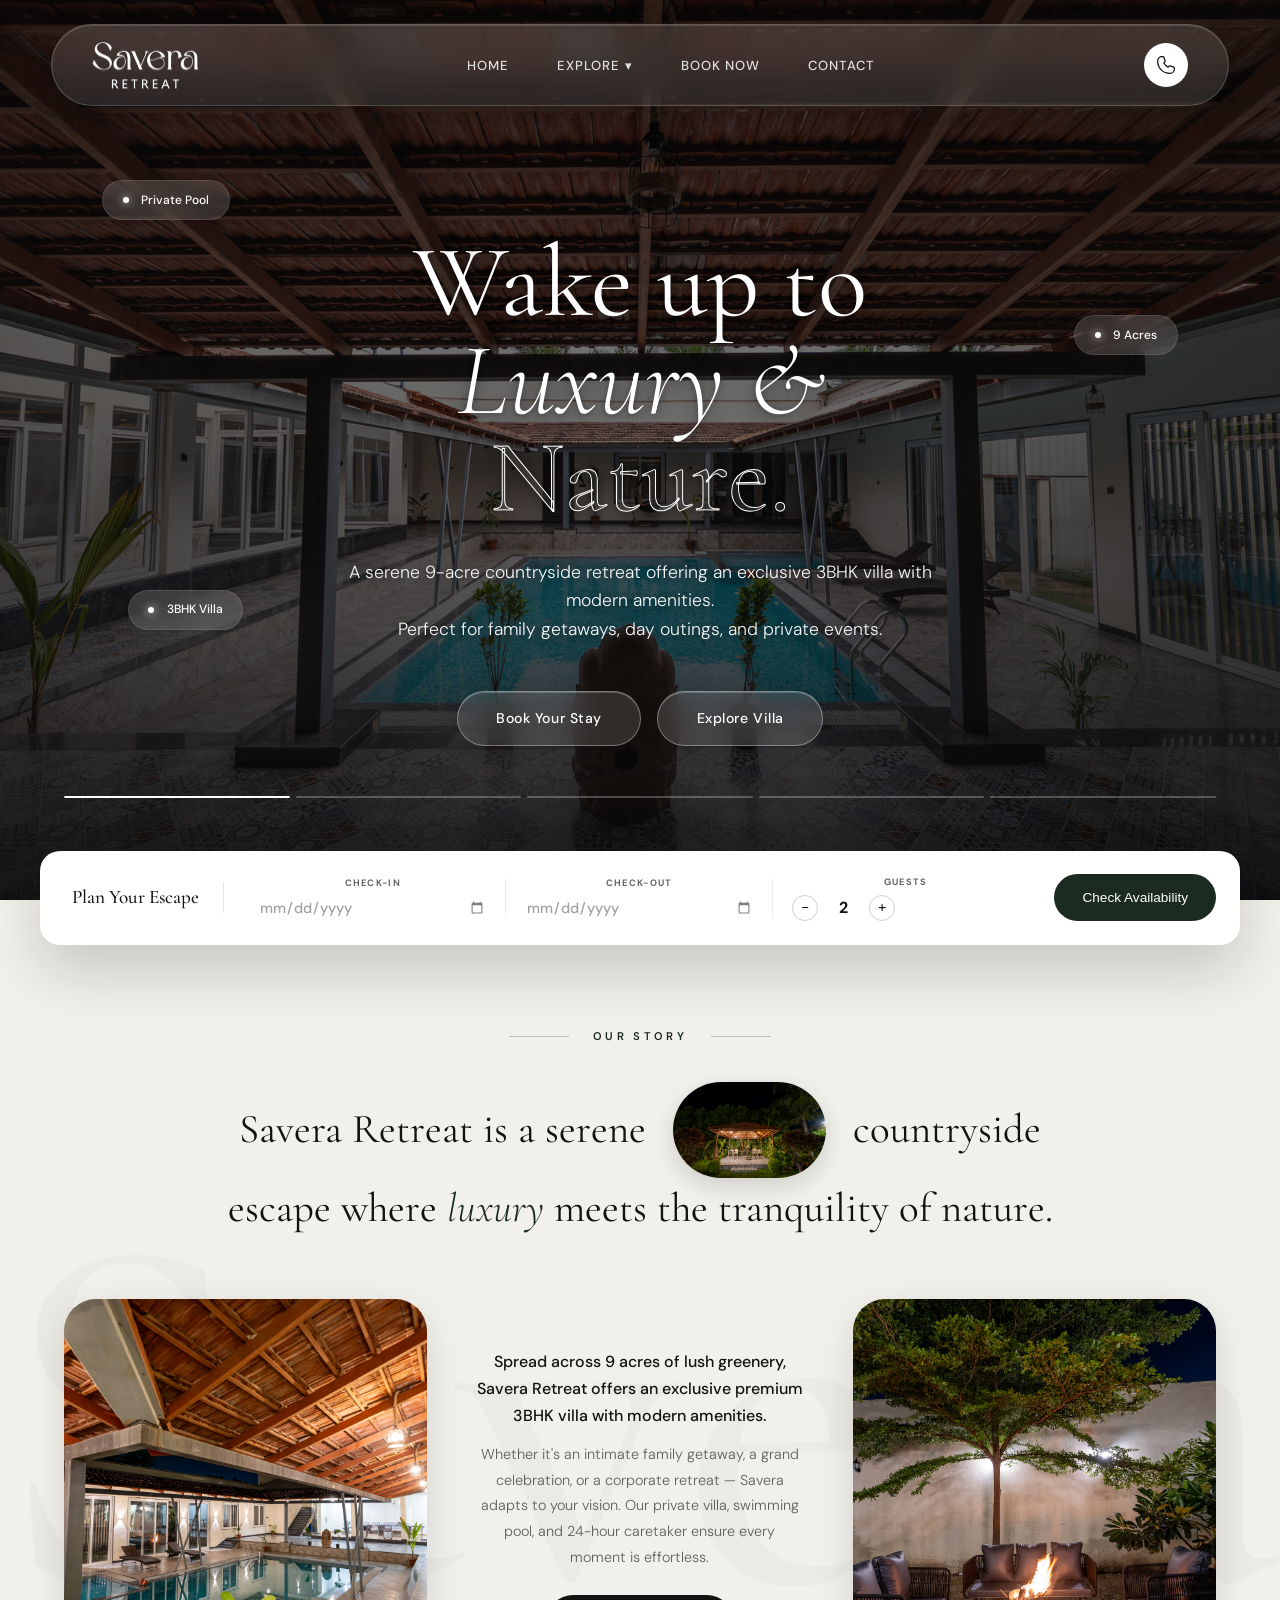
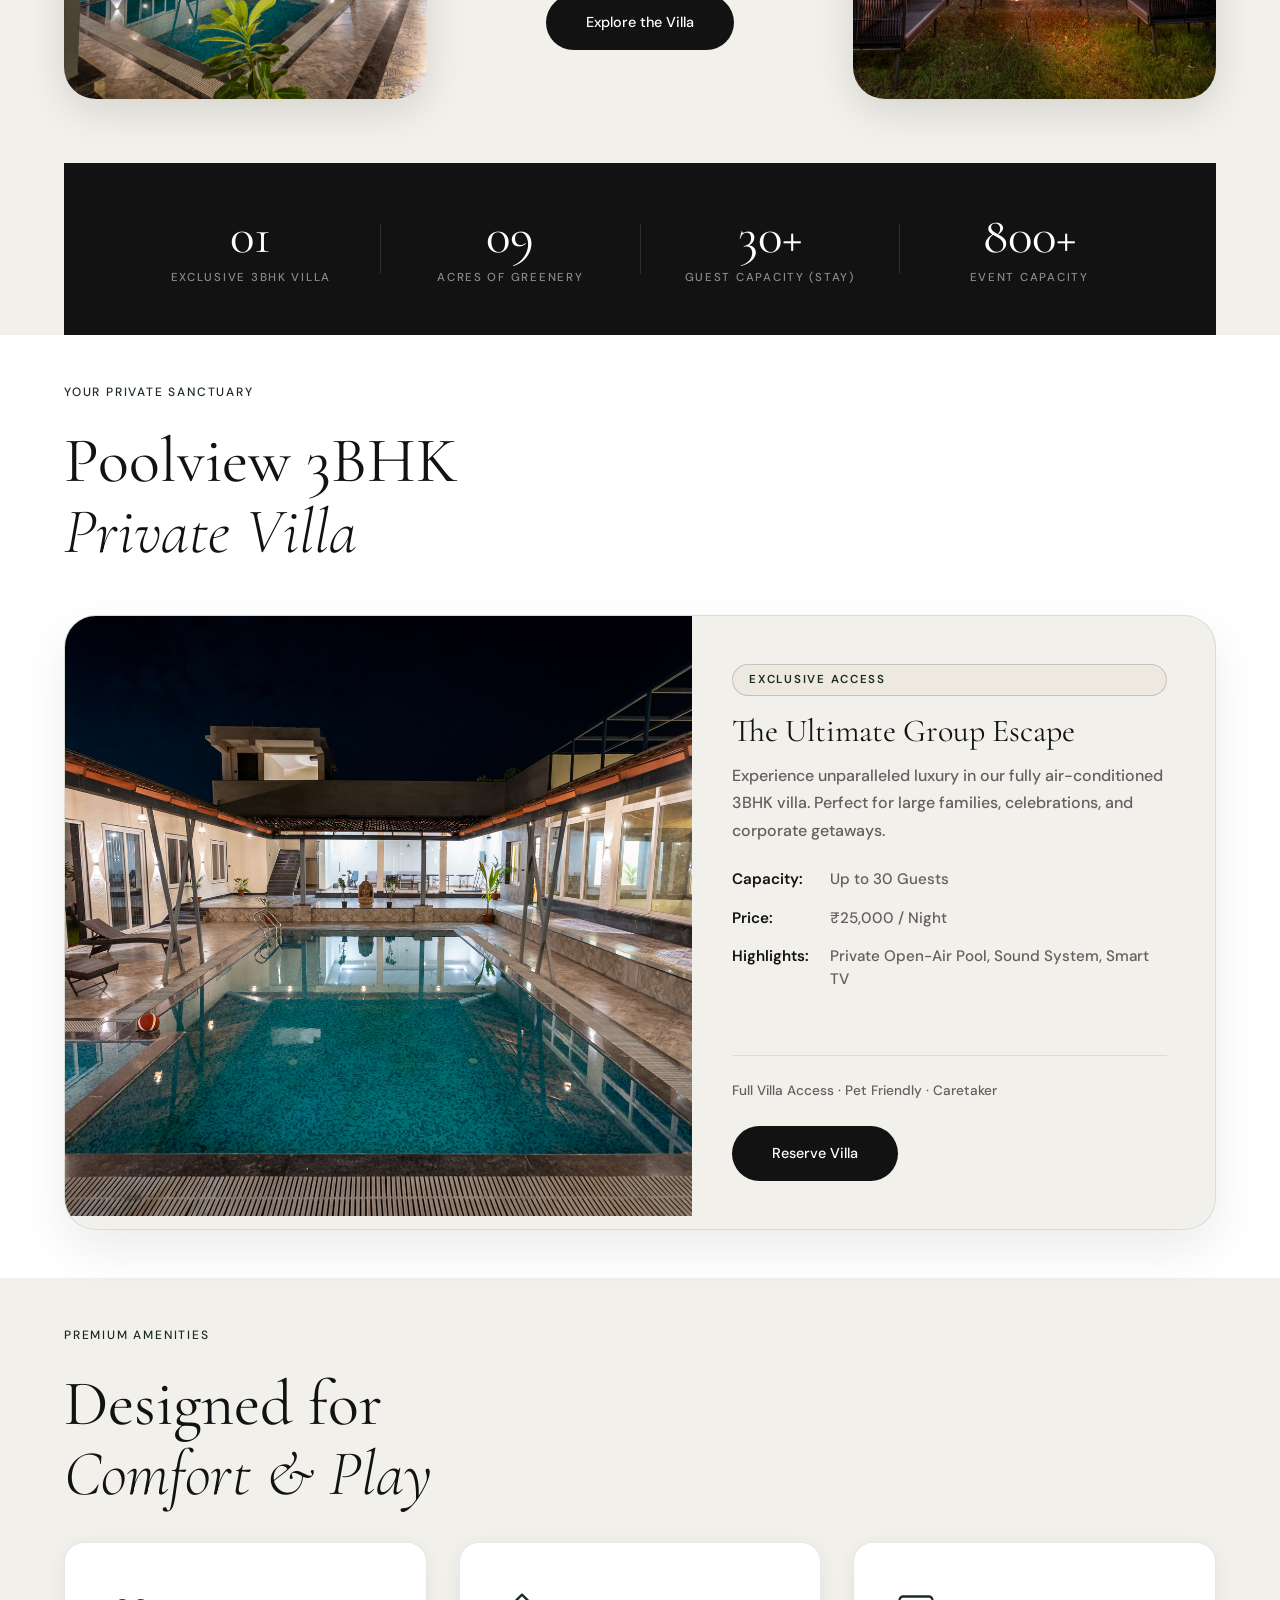
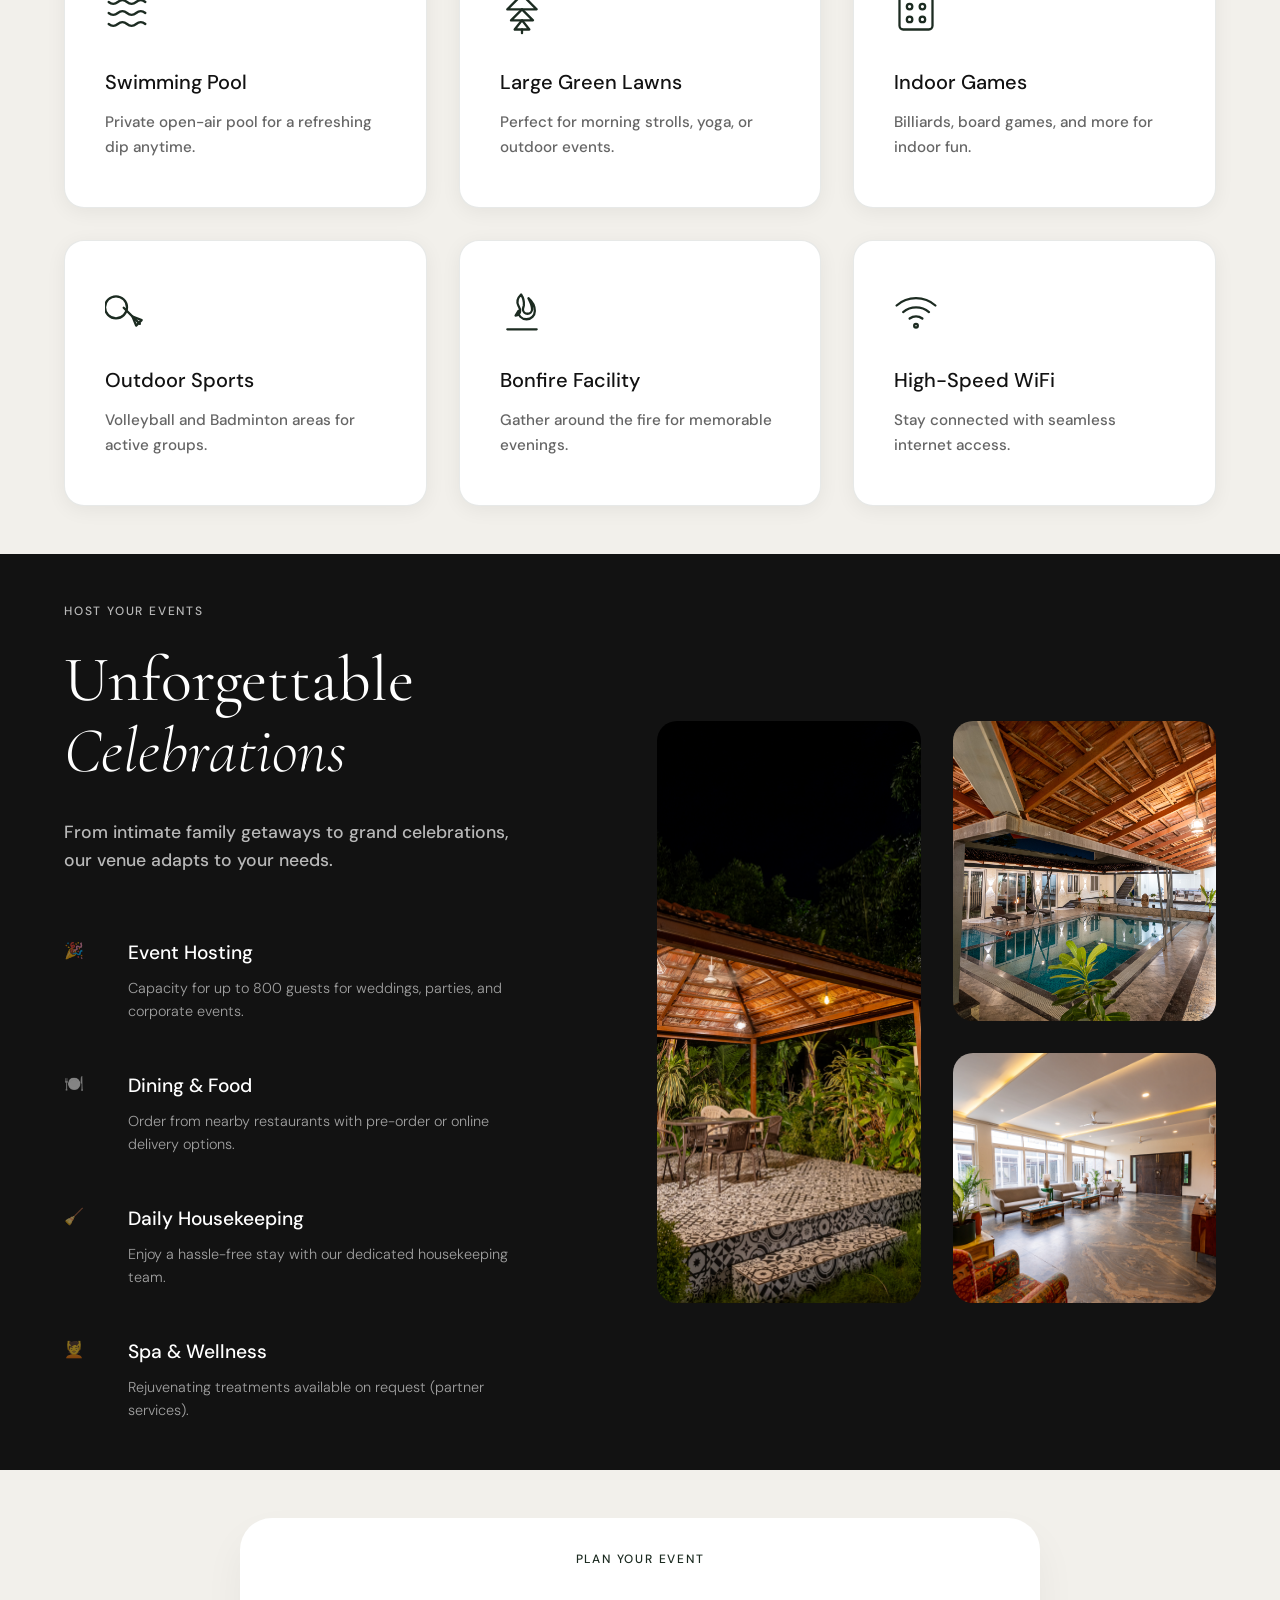
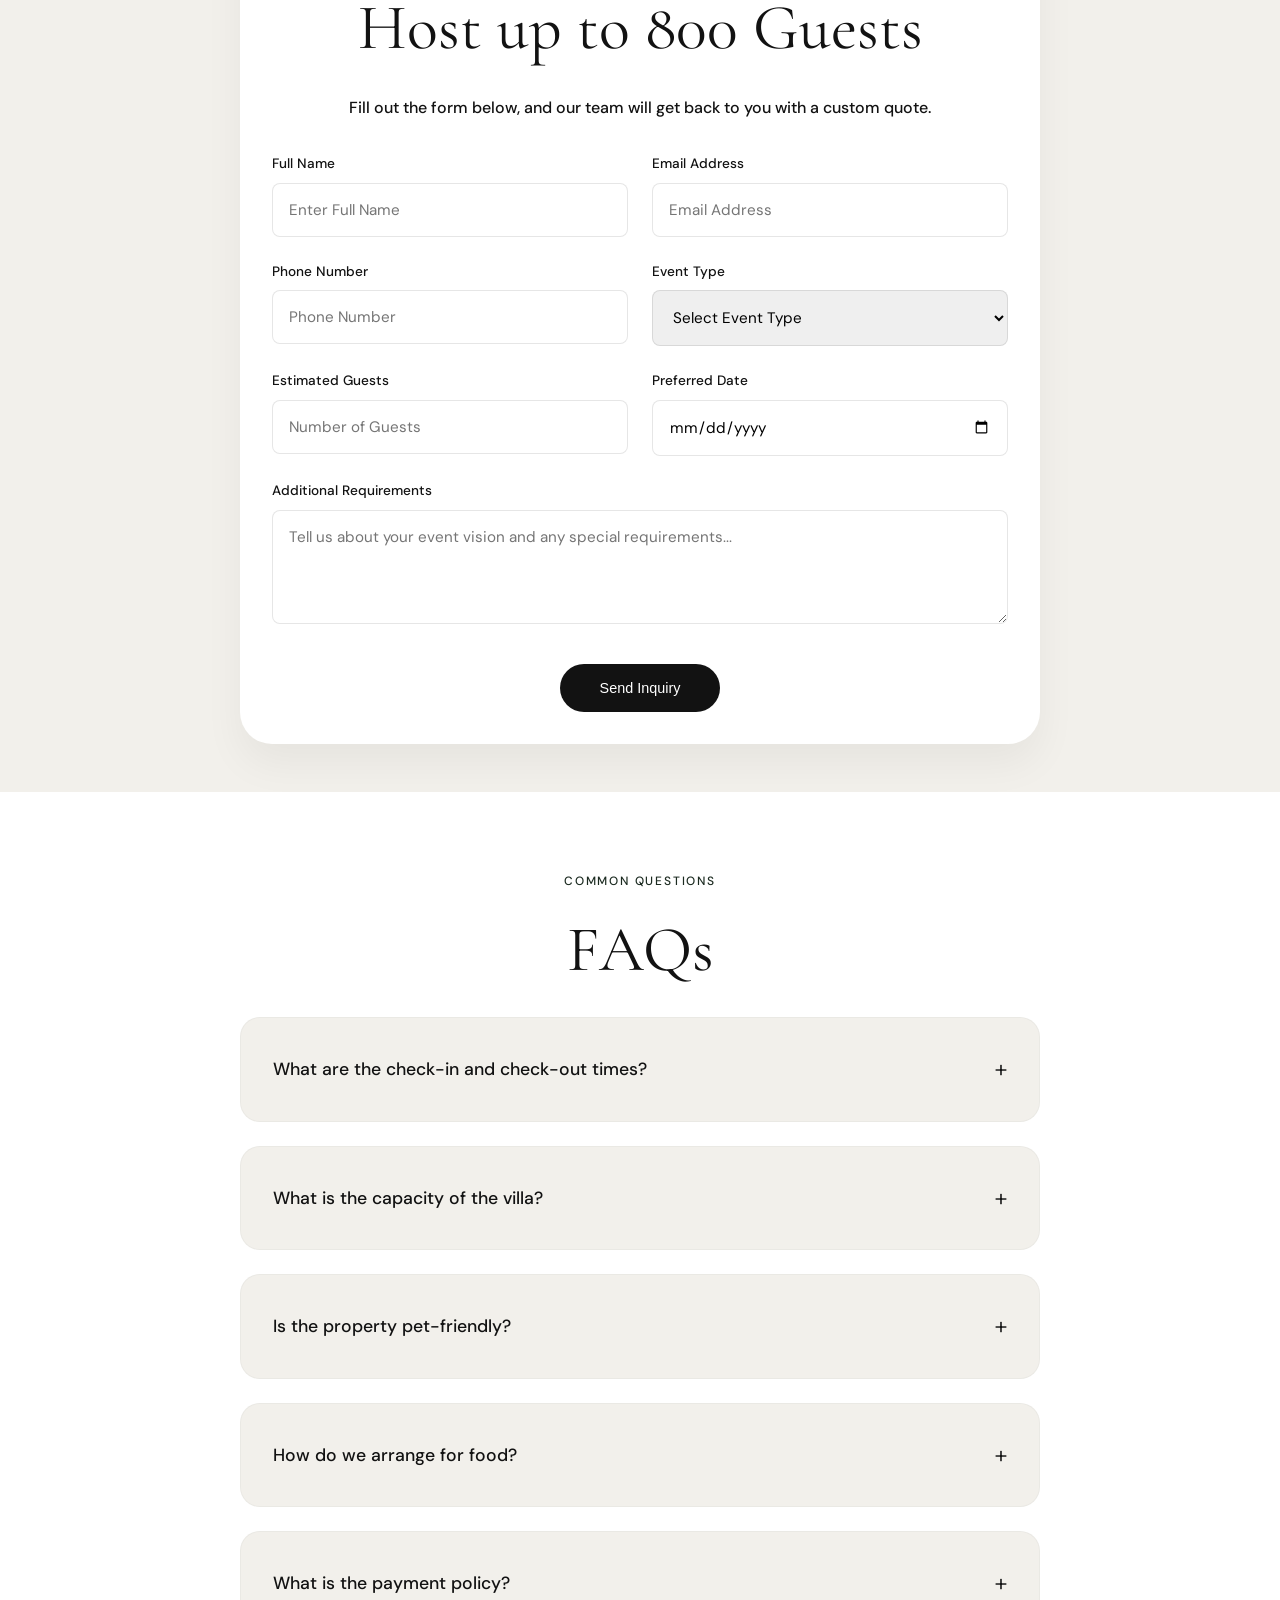
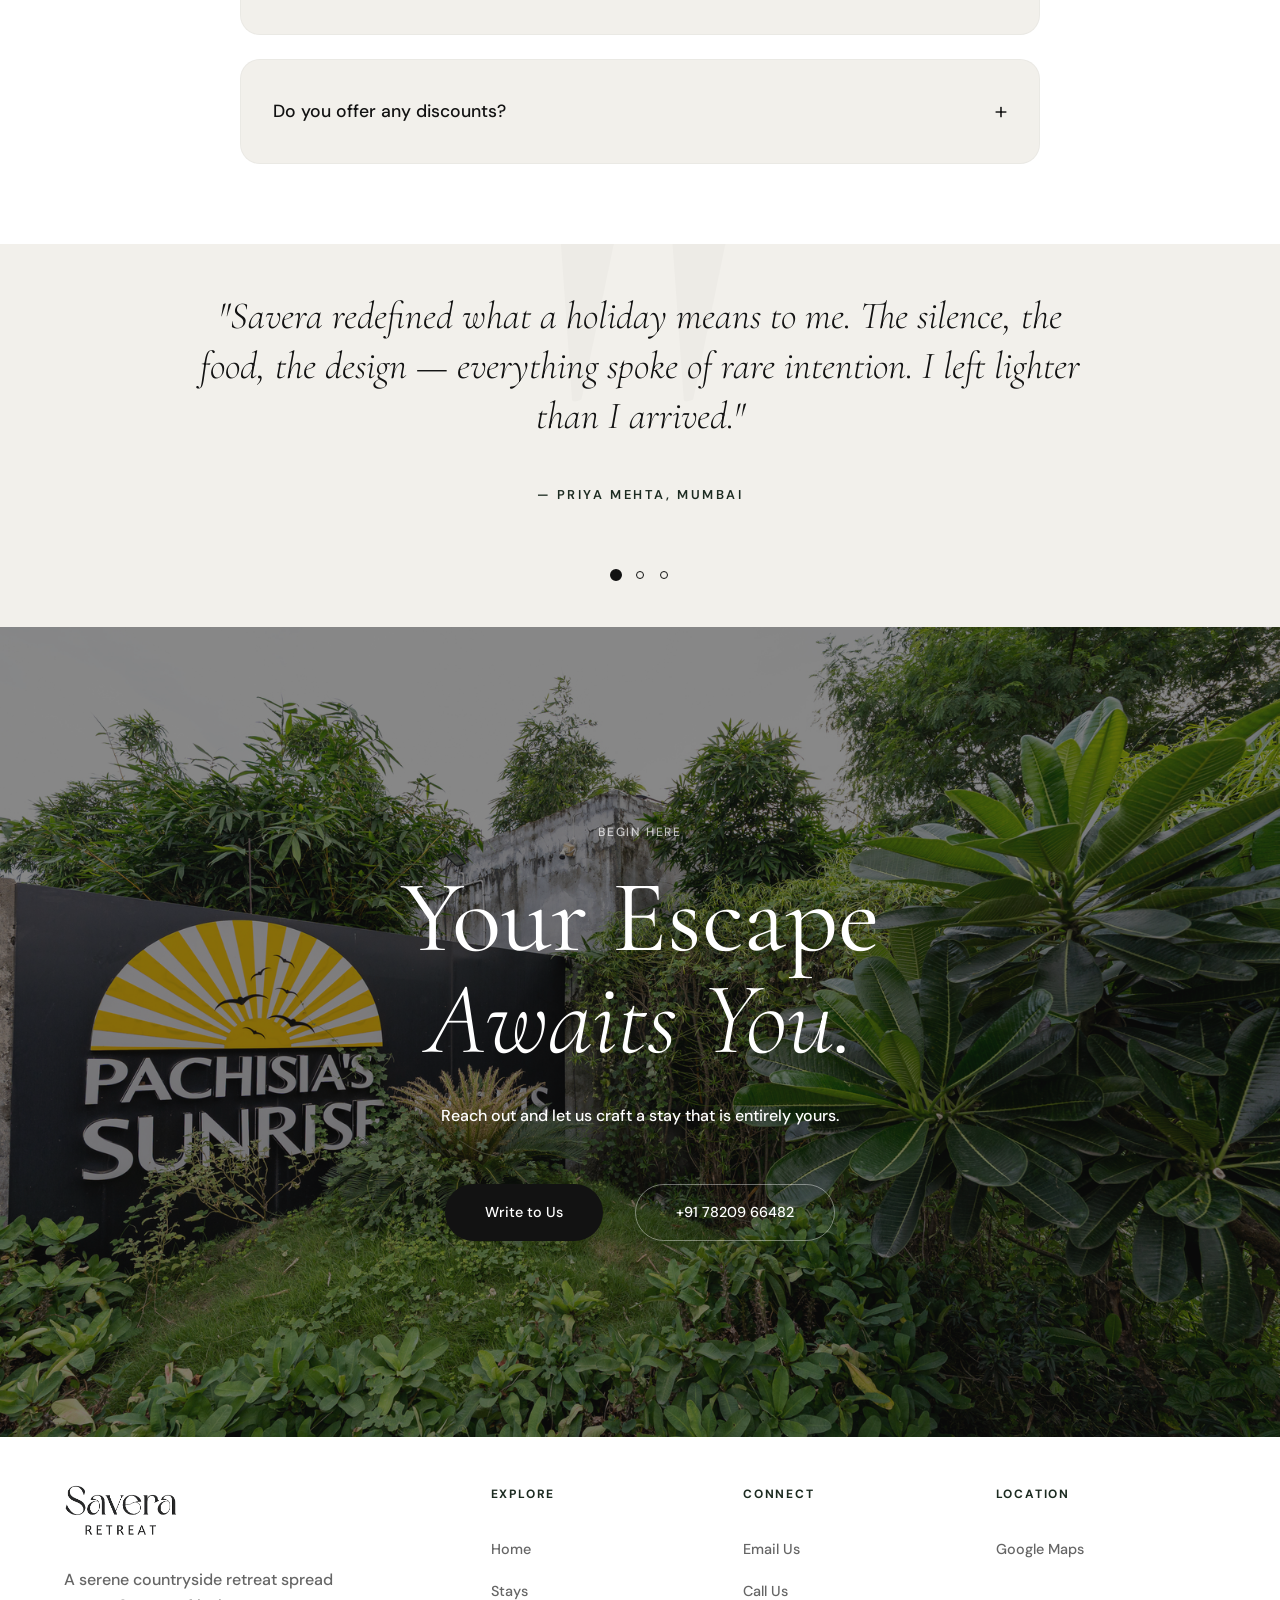
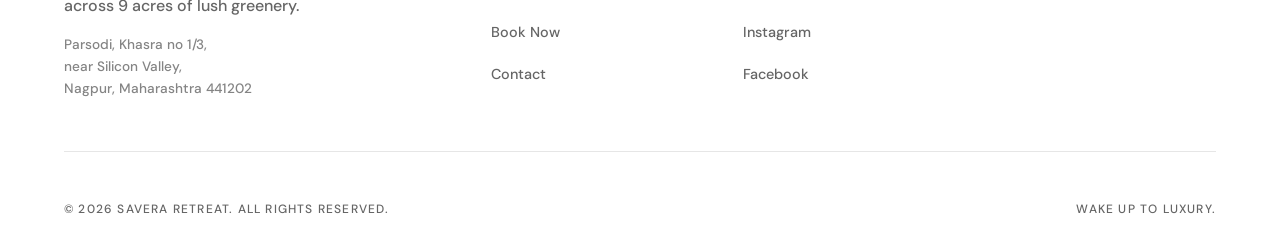
==== commit b9a08ce0: "Update pages and styles" ====
--- a/index.html
+++ b/index.html
@@ -188,7 +188,7 @@
         <p class="about-lead">Spread across 9 acres of lush greenery, Savera Retreat offers an exclusive premium 3BHK villa with modern amenities.
         </p>
         <p class="about-body-text">Whether it's an intimate family getaway, a grand celebration, or a corporate retreat — Savera adapts to your vision. Our private villa, swimming pool, and 24-hour caretaker ensure every moment is effortless.</p>
-        <a href="stays.html" class="btn btn--primary" style="margin-top: 1.5rem; align-self: flex-start;">Explore the Villa</a>
+        <a href="stays.html" class="btn btn--primary" style="margin-top: 1.5rem;">Explore the Villa</a>
       </div>
 
       <div class="about-col-img reveal" style="--reveal-delay: 0.3s">
@@ -383,15 +383,15 @@
       <form class="inquiry-form" id="eventForm">
         <div class="form-group">
           <label for="fullName">Full Name</label>
-          <input type="text" id="fullName" required placeholder="John Doe" />
+          <input type="text" id="fullName" required placeholder="Enter Full Name" />
         </div>
         <div class="form-group">
           <label for="email">Email Address</label>
-          <input type="email" id="email" required placeholder="john@example.com" />
+          <input type="email" id="email" required placeholder="Email Address" />
         </div>
         <div class="form-group">
           <label for="phone">Phone Number</label>
-          <input type="tel" id="phone" required placeholder="+91 XXXXX XXXXX" />
+          <input type="tel" id="phone" required placeholder="Phone Number" />
         </div>
         <div class="form-group">
           <label for="eventType">Event Type</label>
@@ -406,7 +406,7 @@
         </div>
         <div class="form-group">
           <label for="guestRange">Estimated Guests</label>
-          <input type="number" id="guestRange" required placeholder="e.g. 100" max="800" />
+          <input type="number" id="guestRange" required placeholder="Number of Guests" max="800" />
         </div>
         <div class="form-group">
           <label for="eventDate">Preferred Date</label>
@@ -414,7 +414,7 @@
         </div>
         <div class="form-group form-group--full">
           <label for="message">Additional Requirements</label>
-          <textarea id="message" rows="4" placeholder="Tell us more about your vision..."></textarea>
+          <textarea id="message" rows="4" placeholder="Tell us about your event vision and any special requirements..."></textarea>
         </div>
         <button type="submit" class="btn btn--primary form-submit">Send Inquiry</button>
       </form>
--- a/styles.css
+++ b/styles.css
@@ -423,7 +423,8 @@
   color: var(--primary-white);
   text-align: center;
   padding: 8rem 5% 3rem; /* Increased top padding for navbar */
-  overflow: hidden;
+  /* Remove overflow: hidden to allow booking-strip to float over next section */
+  z-index: 10;
 }
 
 .hero-visuals {
@@ -433,6 +434,7 @@
   width: 100%;
   height: 100%;
   z-index: 1;
+  overflow: hidden; /* Ken Burns stays here, booking-strip outside can still float */
 }
 
 /* ═══════════════════════════════════════════
@@ -598,7 +600,7 @@
 /* ── Hero Progress Bars ─────────────────────── */
 .hero-progress {
   position: absolute;
-  bottom: 0;
+  bottom: 80px; /* Moved up to sit elegantly above the floating booking strip */
   left: 0;
   width: 100%;
   display: flex;
@@ -664,6 +666,12 @@
   align-items: center;
   justify-content: space-between;
   gap: 1rem;
+  transition: transform 0.4s cubic-bezier(0.16, 1, 0.3, 1), box-shadow 0.4s cubic-bezier(0.16, 1, 0.3, 1);
+}
+
+.booking-inner:hover {
+  transform: translateY(-4px);
+  box-shadow: 0 35px 80px rgba(0, 0, 0, 0.22);
 }
 
 .booking-label {
@@ -861,7 +869,7 @@
    ABOUT SECTION
    ═══════════════════════════════════════════ */
 .about {
-  padding: 5rem 5% 0;
+  padding: 8rem 5% 0; /* Increased top padding to give breathing room for the floating booking strip */
   background-color: var(--bg-off-white);
   position: relative;
   overflow: hidden;
@@ -987,6 +995,8 @@
 .about-col-text {
   display: flex;
   flex-direction: column;
+  align-items: center;
+  text-align: center;
   gap: 0;
   padding: 0 1rem;
 }
